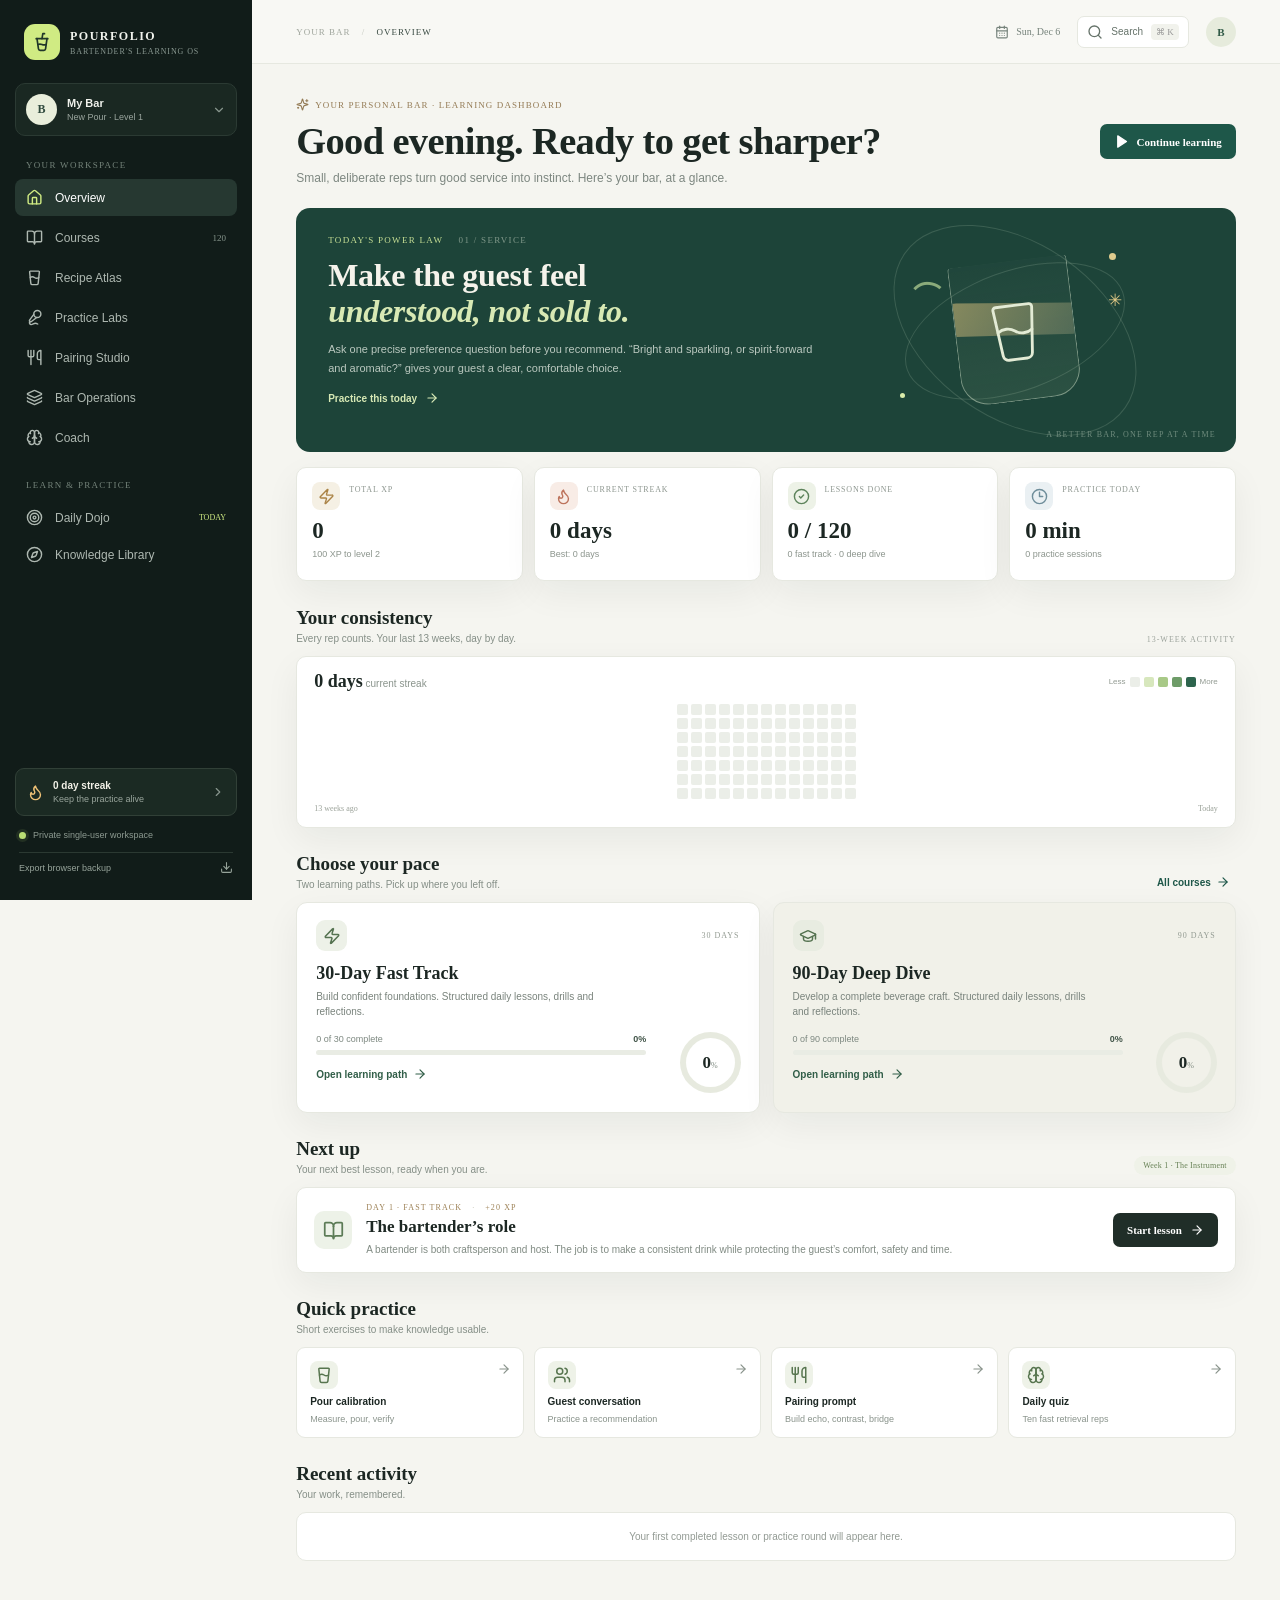
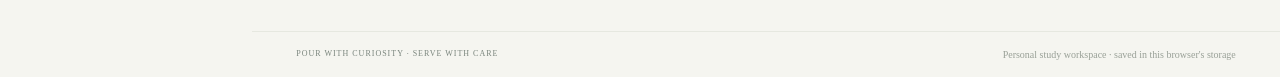
==== index.html @ 5faaae9a "Add files via upload bar" ====
<!doctype html><html lang="en"><head><meta charset="UTF-8"/><meta name="viewport" content="width=device-width,initial-scale=1.0"/><meta name="theme-color" content="#111c19"/><title>Pourfolio — Bartender's Learning OS</title>  <script type="module" crossorigin src="./assets/index-DzvZcLm-.js"></script>
  <link rel="stylesheet" crossorigin href="./assets/index-DXhxKDYu.css">
</head><body><div id="root"></div></body></html>
---- assets/index-DXhxKDYu.css ----
:root{--ink:#1c2723;--muted:#7c8780;--paper:#f5f5f0;--white:#fff;--line:#e6e8e0;--green:#1e5749;--green2:#2d715e;--deep:#111c19;--lime:#d0eb83;--amber:#bd9658;--coral:#c9775c;--blue:#7799aa;--shadow:0 12px 35px rgba(23,41,32,.06)}*{box-sizing:border-box}body{margin:0;background:var(--paper);color:var(--ink);font:14px DM Sans,sans-serif}button,input,textarea,select{font:inherit}button{cursor:pointer}.shell{min-height:100vh}.sidebar{position:fixed;z-index:20;inset:0 auto 0 0;width:252px;background:var(--deep);color:#f0f2ec;padding:22px 15px 18px;display:flex;flex-direction:column}.brand{display:flex;gap:10px;align-items:center;padding:2px 9px 23px}.brand-icon{height:36px;width:36px;border-radius:11px;background:var(--lime);color:#20362a;display:grid;place-items:center}.brand b{display:block;font:700 12px DM Sans;letter-spacing:1.5px}.brand small{display:block;font:8px DM Mono;letter-spacing:.9px;color:#899891;margin-top:3px}.mobile-close{display:none;margin-left:auto;background:none;color:#aaa;border:0}.profile-mini{display:flex;align-items:center;gap:10px;border:1px solid #2b3a33;background:#1a2822;border-radius:10px;padding:10px;margin-bottom:24px}.profile-avatar{width:31px;height:31px;border-radius:50%;display:grid;place-items:center;background:#e9eedb;color:#304a3e;font:600 12px DM Mono}.profile-mini>div:nth-child(2){flex:1}.profile-mini b,.profile-mini small{display:block}.profile-mini b{font-size:11px}.profile-mini small{color:#9aa59e;font-size:9px;margin-top:3px}.profile-mini>svg{color:#88968e}.nav-label{font:9px DM Mono;letter-spacing:1.3px;color:#74837a;padding:0 11px 9px}.nav-label-gap{margin-top:24px}.sidebar nav{display:grid;gap:3px}.nav-item{width:100%;display:flex;align-items:center;gap:12px;padding:10px 11px;border:0;border-radius:8px;background:transparent;color:#aeb8b1;text-align:left;font-size:12px}.nav-item:hover,.nav-item.active{background:#263831;color:#fff}.nav-item.active>svg{color:var(--lime)}.nav-item span:nth-child(2){flex:1}.nav-count,.nav-new{font:9px DM Mono;color:#87968d}.nav-new{color:var(--lime);font-size:8px}.sidebar-bottom{margin-top:auto}.streak-small{display:flex;align-items:center;gap:9px;padding:11px;background:#1b2a23;border:1px solid #314037;border-radius:9px;color:#f0c276}.streak-small span{flex:1}.streak-small b,.streak-small small{display:block}.streak-small b{font-size:10px;color:#f3f2e8}.streak-small small{font-size:9px;color:#9aa69d;margin-top:3px}.streak-small>svg:last-child{color:#87958d}.offline-note{font-size:9px;color:#8d9a91;display:flex;align-items:center;gap:7px;padding:14px 4px 0}.backup-link{display:flex;align-items:center;justify-content:space-between;text-decoration:none;color:#96a39a;font-size:9px;margin:12px 4px 0;padding:8px 0;border:0;border-top:1px solid #2b3932;background:none;width:calc(100% - 8px);text-align:left}.backup-link:hover{color:#d0eb83}.green-dot{width:7px;height:7px;border-radius:50%;background:#b9dd74;box-shadow:0 0 0 3px #b9dd741a}.main{margin-left:252px;min-height:100vh;display:flex;flex-direction:column}.topbar{height:64px;padding:0 4.3%;border-bottom:1px solid var(--line);display:flex;align-items:center;justify-content:space-between;background:#f8f8f4;position:sticky;top:0;z-index:8}.breadcrumbs{font:9px DM Mono;letter-spacing:1px;color:#a0a69d}.breadcrumbs span{padding:0 8px;color:#c2c6bc}.breadcrumbs b{color:#384941;font-weight:500}.topbar-right{display:flex;align-items:center;gap:17px}.today-label{font:10px DM Mono;color:#77847c;display:flex;gap:7px;align-items:center}.search-trigger{display:flex;gap:8px;align-items:center;background:#fff;border:1px solid var(--line);border-radius:7px;padding:7px 9px;color:#66736a;font-size:10px}.search-trigger kbd{background:#f1f2ec;border-radius:4px;padding:3px 5px;color:#999;font:9px DM Mono}.avatar-small{width:30px;height:30px;border-radius:50%;border:0;background:#e6ebdc;color:#315a47;font:600 11px DM Mono}.menu-toggle{display:none;background:none;border:0;color:#526159}.content{max-width:1450px;width:100%;margin:0 auto;padding:34px 4.3% 70px;flex:1}.footer{border-top:1px solid var(--line);padding:17px 4.3%;font:8px DM Mono;letter-spacing:1px;color:#79847c;display:flex;justify-content:space-between}.footer span:last-child{font:10px DM Sans;letter-spacing:0;color:#99a097}.api-warning{margin:16px auto 0;max-width:1400px;width:91%;padding:10px 13px;background:#fff4e8;border:1px solid #ead5b1;color:#795b33;border-radius:8px;display:flex;align-items:center;gap:8px;font-size:11px}.api-warning span{flex:1}.api-warning button{border:0;background:none;color:#76562c;text-decoration:underline}.loading-state{min-height:70vh;display:flex;align-items:center;justify-content:center;gap:12px;color:#78837b}.loader{width:20px;height:20px;border:2px solid #dce2d5;border-top-color:var(--green);border-radius:50%;animation:spin .8s linear infinite}@keyframes spin{to{transform:rotate(360deg)}}.welcome-row{display:flex;justify-content:space-between;align-items:center;margin-bottom:23px;gap:20px}.eyebrow{font:9px DM Mono;letter-spacing:1.1px;color:#9c8055;display:flex;align-items:center;gap:6px}.welcome-row .eyebrow{color:#947b55}.welcome-row h1,.page-intro h1{font:600 clamp(28px,3vw,39px)/1.13 "Playfair Display";letter-spacing:-.6px;margin:9px 0 8px}.welcome-row p,.page-intro p{color:#7d8780;font-size:12px;margin:0}.btn{display:inline-flex;align-items:center;justify-content:center;gap:8px;border:0;border-radius:7px;padding:10px 14px;font:600 11px DM Sans;transition:.16s}.btn:hover{transform:translateY(-1px);filter:brightness(1.03)}.btn.primary{background:var(--green);color:#fff}.btn.dark{background:#202e28;color:#fff}.btn.amber{background:#d1a761;color:#18251e}.btn.outline{background:#fff;border:1px solid var(--line);color:#42564a}.btn.complete{background:#eaf1df;color:#4b6946}.hero-panel{min-height:244px;border-radius:14px;background:#1d4439;color:#f5f3eb;display:flex;position:relative;overflow:hidden;padding:27px 32px;margin-bottom:15px}.hero-copy{position:relative;z-index:2;max-width:580px}.hero-label{font:9px DM Mono;letter-spacing:1.3px;color:#c7df95}.hero-label span{margin-left:12px;color:#80988a}.hero-copy h2{font:600 32px/1.12 Playfair Display;margin:13px 0 10px;letter-spacing:-.3px}.hero-copy h2 em{font-style:italic;color:#d8e9b4}.hero-copy p{max-width:505px;color:#bac8bf;font-size:11px;line-height:1.7;margin:0}.hero-link{margin-top:14px;border:0;background:transparent;color:#d7e9b5;padding:0;display:flex;align-items:center;gap:8px;font-size:10px;font-weight:600}.hero-art{position:absolute;right:7%;top:0;width:310px;height:245px;display:grid;place-items:center}.hero-glass{position:absolute;z-index:2;width:120px;height:140px;border:1px solid #c3d3bd8a;border-top:0;border-radius:4px 4px 28px 28px;display:grid;place-items:center;color:#d6e2c6;background:linear-gradient(180deg,#ffffff04,#d5e9b415);transform:rotate(-7deg)}.hero-glass:before{content:"";position:absolute;top:35px;left:0;right:0;height:45px;background:linear-gradient(130deg,#d1b97791,#e8d6a838);clip-path:polygon(0 0,100% 30%,100% 100%,0 75%)}.hero-glass svg{position:relative;z-index:2;color:#e3ebd5}.orbit{position:absolute;border:1px solid #aec4ad35;border-radius:50%;transform:rotate(-20deg)}.orbit1{width:230px;height:120px}.orbit2{width:270px;height:175px;transform:rotate(35deg)}.orb{position:absolute;border-radius:50%;background:#dfcc8e;filter:blur(.3px)}.orb1{width:7px;height:7px;top:45px;right:54px}.orb2{width:5px;height:5px;bottom:55px;left:40px;background:#d9ebaa}.art-spark{position:absolute;right:48px;top:82px;color:#e0c885;font-size:17px}.art-leaf{position:absolute;left:54px;top:54px;color:#8bab7b;font-size:52px;transform:rotate(43deg)}.hero-index{position:absolute;bottom:13px;right:20px;font:8px DM Mono;letter-spacing:1.2px;color:#6f8b7d}.stat-row{display:grid;grid-template-columns:repeat(4,1fr);gap:11px;margin-bottom:26px}.stat-card{background:#fff;border:1px solid var(--line);border-radius:10px;padding:14px 15px;position:relative;min-height:114px;box-shadow:var(--shadow)}.stat-icon{height:28px;width:28px;border-radius:8px;display:grid;place-items:center;margin-bottom:8px}.stat-icon.amber{background:#f5f0e4;color:#aa8346}.stat-icon.coral{background:#f8ece6;color:#bd735c}.stat-icon.green{background:#edf2e7;color:#5d835b}.stat-icon.blue{background:#eaf0f3;color:#6e8d9a}.stat-label{position:absolute;top:17px;left:52px;font:8px DM Mono;letter-spacing:.8px;color:#8d968f}.stat-card strong{display:block;font:600 23px Playfair Display;margin-top:1px}.stat-card small{display:block;font-size:9px;color:#8c958d;margin-top:5px}.section-heading{display:flex;align-items:end;justify-content:space-between;margin:25px 0 12px;gap:10px}.section-heading h2{font:600 19px Playfair Display;margin:0 0 4px}.section-heading p{font-size:10px;color:#858f87;margin:0}.subtle-label{font:8px DM Mono;letter-spacing:1px;color:#9ca39c}.text-action{display:inline-flex;align-items:center;gap:5px;background:none;border:0;color:var(--green);font-size:10px;font-weight:600}.heat-card{border:1px solid var(--line);background:#fff;border-radius:10px;padding:14px 17px;box-shadow:var(--shadow)}.heat-top{display:flex;justify-content:space-between;align-items:center}.heat-top>div:first-child strong{font:600 18px Playfair Display}.heat-top>div:first-child span{font-size:10px;color:#8a948c}.heat-legend{display:flex;gap:4px;align-items:center;color:#929a92;font-size:8px}.heat-cell{width:10px;height:10px;display:block;border-radius:2px;background:#ebeee8}.heat-1{background:#d7e7bd}.heat-2{background:#a8c987}.heat-3{background:#6e9c68}.heat-4{background:#2d644d}.heat-grid{margin:12px auto 5px;display:grid;grid-template-columns:repeat(13,1fr);grid-template-rows:repeat(7,11px);grid-auto-flow:column;gap:3px;width:max-content;max-width:100%}.heat-grid .heat-cell{width:11px;height:11px}.heat-months{display:flex;justify-content:space-between;font:8px DM Mono;color:#99a097}.track-grid{display:grid;grid-template-columns:1fr 1fr;gap:13px}.track-card{position:relative;min-height:211px;overflow:hidden;background:#fff;border:1px solid var(--line);border-radius:11px;padding:17px 19px;box-shadow:var(--shadow)}.track-card.deep{background:#f1f1e9}.track-top{display:flex;justify-content:space-between;align-items:center}.track-icon{width:31px;height:31px;display:grid;place-items:center;border-radius:9px;background:#edf1e8;color:#557351}.deep .track-icon{background:#e8ece1}.track-duration{font:8px DM Mono;letter-spacing:1px;color:#929a91}.track-card h3{font:600 18px Playfair Display;margin:12px 0 5px}.track-card p{font-size:10px;color:#79837c;margin:0;max-width:295px;line-height:1.5}.track-progress{margin-top:15px;max-width:78%}.track-progress-head{display:flex;justify-content:space-between;font-size:9px;color:#7d8880;margin-bottom:6px}.track-progress-head b{color:#425549}.progress-bar{height:5px;background:#e9ece4;border-radius:5px;overflow:hidden}.progress-bar i{height:100%;display:block;background:#668a60;border-radius:5px}.track-action{display:flex;gap:6px;align-items:center;margin-top:12px;background:none;border:0;padding:0;color:#315e48;font-size:10px;font-weight:600}.ring{position:absolute;right:18px;bottom:19px;height:61px;width:61px;border-radius:50%;background:conic-gradient(#648763 var(--pct),#e7eadf 0);display:grid;place-items:center}.ring:after{content:"";position:absolute;top:6px;right:6px;bottom:6px;left:6px;background:#fff;border-radius:50%}.deep .ring:after{background:#f1f1e9}.ring span{position:relative;z-index:1;font:600 17px Playfair Display}.ring small{font:8px DM Sans;color:#7d887e}.tag-soft{display:inline-block;border-radius:30px;background:#eff2e8;color:#668054;padding:5px 9px;font:8px DM Mono;letter-spacing:.2px}.next-card{display:flex;align-items:center;gap:14px;border:1px solid var(--line);background:#fff;border-radius:10px;padding:15px 17px;box-shadow:var(--shadow)}.next-icon{height:38px;width:38px;border-radius:10px;background:#edf2e8;color:#5c7b56;display:grid;place-items:center}.next-main{flex:1}.next-main .eyebrow{font-size:8px}.sep{padding:0 4px;color:#c5c5b8}.next-main h3{font:600 17px Playfair Display;margin:5px 0}.next-main p{font-size:10px;color:#808b83;margin:0;max-width:620px;line-height:1.5}.quick-grid{display:grid;grid-template-columns:repeat(4,1fr);gap:10px}.quick-card{position:relative;text-align:left;border:1px solid var(--line);background:#fff;border-radius:9px;padding:13px;display:flex;flex-direction:column;gap:7px;color:var(--ink)}.quick-card:hover{border-color:#b9c8b2;transform:translateY(-1px)}.quick-card>span{width:28px;height:28px;border-radius:8px;background:#eef2e8;color:#57754f;display:grid;place-items:center}.quick-card b{font-size:10px}.quick-card small{font-size:9px;color:#89938b}.quick-arrow{position:absolute;right:12px;top:14px;color:#89938b}.activity-list{border:1px solid var(--line);background:#fff;border-radius:10px;padding:2px 15px}.activity-item{display:flex;align-items:center;gap:10px;border-bottom:1px solid #f0f1ec;padding:11px 0}.activity-item:last-child{border-bottom:0}.activity-icon{height:26px;width:26px;border-radius:8px;background:#edf3e9;color:#5d835b;display:grid;place-items:center}.activity-icon.practice{background:#f7f1e6;color:#ae8a50}.activity-item div{flex:1}.activity-item b,.activity-item small{display:block}.activity-item b{font-size:10px}.activity-item small{font-size:9px;color:#8c958d;margin-top:3px}.activity-item>strong{font:10px DM Mono;color:#5a7e58}.empty-row{padding:16px;text-align:center;color:#929a93;font-size:10px}.page-intro{margin:5px 0 22px}.page-intro h1{margin:8px 0}.page-intro p{max-width:760px;line-height:1.6}.course-toggle{display:flex;gap:8px;margin-bottom:15px}.course-toggle button{display:flex;align-items:center;gap:7px;padding:10px 13px;border:1px solid var(--line);background:#fff;border-radius:8px;color:#536259;font-size:10px}.course-toggle button.selected{background:#1e5749;color:#fff;border-color:#1e5749}.course-toggle small{font:8px DM Mono;opacity:.7;margin-left:4px}.course-banner{border-radius:12px;padding:22px 26px;display:flex;align-items:center;justify-content:space-between;position:relative;overflow:hidden;background:#1d4439;color:#f7f5ed}.course-banner.deep{background:#262f2a}.course-banner .eyebrow{color:#d2e2b3}.course-banner h2{font:600 27px Playfair Display;margin:8px 0}.course-banner p{font-size:11px;color:#c3d0c6;max-width:600px;line-height:1.6}.course-meta{display:flex;gap:17px;flex-wrap:wrap;margin-top:14px;color:#d4dfd4;font-size:9px}.course-meta span{display:flex;align-items:center;gap:5px}.course-ring{height:88px;width:88px;border-radius:50%;background:conic-gradient(#d3e89c var(--percent),#ffffff29 0);display:grid;place-items:center;flex:none;margin-left:20px;position:relative}.course-ring:after{content:"";position:absolute;top:7px;right:7px;bottom:7px;left:7px;background:#1d4439;border-radius:50%}.deep .course-ring:after{background:#262f2a}.course-ring span{z-index:1;text-align:center;font:600 20px Playfair Display}.course-ring small{display:block;font:8px DM Sans;color:#bfcdc4}.unit-list{display:grid;gap:10px}.unit-card{background:#fff;border:1px solid var(--line);border-radius:10px;overflow:hidden}.unit-heading{display:flex;align-items:center;gap:11px;padding:13px 15px;background:#fafaf7;border-bottom:1px solid #eff0eb}.unit-number{width:29px;height:29px;background:#edf1e7;border-radius:8px;display:grid;place-items:center;color:#597552;font:10px DM Mono}.unit-heading div:nth-child(2){flex:1}.unit-heading h3{font:600 15px Playfair Display;margin:0 0 3px}.unit-heading small{font-size:9px;color:#89938b}.unit-heading>svg{color:#98a098}.lesson-list{padding:3px 12px}.lesson-row{width:100%;display:flex;align-items:center;gap:10px;padding:10px 5px;border:0;border-bottom:1px solid #f1f2ed;background:#fff;text-align:left;color:#45534b}.lesson-row:last-child{border-bottom:0}.lesson-row:hover{background:#fafbf7}.lesson-row.done b{color:#7c8a7c}.lesson-check{height:17px;width:17px;border:1px solid #cfd5ca;border-radius:50%;display:grid;place-items:center;color:#5c8156}.done .lesson-check{background:#e9f1e1;border-color:#c9dac0}.lesson-check span{width:5px;height:5px;border-radius:50%;background:#d3d8ce}.lesson-day{font:8px DM Mono;color:#9ba39b;width:40px}.lesson-row b{font-size:10px;font-weight:600;flex:1}.checkpoint-tag{font:7px DM Mono;letter-spacing:.4px;padding:4px 5px;background:#f7f0e3;color:#a07c43;border-radius:4px}.lesson-xp{font:8px DM Mono;color:#738b66}.lesson-row>svg{color:#a1aaa1}.back-link{border:0;background:none;color:#5d6e62;display:flex;align-items:center;gap:7px;font-size:10px;margin-bottom:16px;padding:0}.lesson-hero{display:flex;justify-content:space-between;align-items:center;background:#1d4439;color:#fff;border-radius:12px;padding:22px 24px;margin-bottom:15px}.lesson-hero .eyebrow{color:#cfdfad}.lesson-hero h1{font:600 28px Playfair Display;margin:8px 0}.lesson-hero p{font-size:10px;color:#bfcdc4;margin:0}.lesson-xp-badge{display:flex;align-items:center;gap:6px;padding:7px 10px;border-radius:20px;background:#ffffff16;color:#e0edbd;font:10px DM Mono}.lesson-columns{display:grid;grid-template-columns:minmax(0,1fr) 230px;gap:14px;align-items:start}.lesson-content{background:#fff;border:1px solid var(--line);border-radius:11px;padding:22px}.lesson-section{margin:0 0 21px}.section-kicker{font:8px DM Mono;letter-spacing:1px;color:#9a8056;display:flex;align-items:center;gap:6px;margin-bottom:10px}.lesson-section p{font-size:12px;line-height:1.8;color:#66736b;margin:8px 0}.lesson-lead{font:500 17px/1.55 Playfair Display!important;color:#32433a!important}.example-box,.drill-box{padding:14px 15px;border-radius:9px;background:#f5f5ee;margin-bottom:17px}.example-box p,.drill-box p{font-size:11px;color:#647269;line-height:1.7;margin:6px 0}.drill-box{background:#eff3e8;border:1px solid #e0e8d6}.drill-head{display:flex;justify-content:space-between;align-items:center}.drill-head span{display:flex;align-items:center;gap:6px;font:8px DM Mono;letter-spacing:.7px;color:#517147}.drill-head small{font:7px DM Mono;color:#929c8d}.drill-box .btn{margin-top:5px}.key-points{list-style:none;padding:0;margin:10px 0;display:grid;gap:8px}.key-points li{display:flex;align-items:center;gap:8px;font-size:11px;color:#536259}.key-points svg{color:#67885c}.reflection-box{border-top:1px solid var(--line);padding-top:16px}.reflection-box textarea,.coach-textarea{width:100%;border:1px solid var(--line);border-radius:8px;padding:11px;resize:vertical;font-size:11px;outline:0;min-height:86px}.reflection-box textarea:focus,.coach-textarea:focus{border-color:#8da982}.reflection-box .btn{margin-top:8px}.lesson-footer{border-top:1px solid var(--line);margin-top:18px;padding-top:15px;display:flex;align-items:center;justify-content:space-between}.lesson-aside{display:grid;gap:10px}.aside-card{background:#fff;border:1px solid var(--line);border-radius:9px;padding:14px}.aside-card h3{font:600 15px Playfair Display;margin:9px 0 8px}.aside-card small{font-size:9px;color:#8a948c}.mini-progress{height:5px;border-radius:5px;background:#edf0e9;margin:11px 0 6px}.mini-progress i{height:100%;display:block;background:#68875d;border-radius:4px}.mentor-card .mentor-avatar{display:grid;place-items:center;height:32px;width:32px;border-radius:10px;background:#1e5749;color:#fff;font:600 14px Playfair Display;margin-bottom:10px}.mentor-card p{font:italic 13px/1.5 Playfair Display;color:#68766c}.atlas-shell{border:1px solid var(--line);background:#fff;border-radius:11px;overflow:hidden;box-shadow:var(--shadow)}.atlas-toolbar{height:53px;display:flex;align-items:center;justify-content:space-between;padding:0 14px;background:#fff;border-bottom:1px solid var(--line)}.atlas-toolbar>div{display:flex;align-items:center;gap:8px}.atlas-toolbar b{font-size:10px}.atlas-toolbar small{font:8px DM Mono;color:#929b93;margin-left:5px}.atlas-dot{width:8px;height:8px;border-radius:50%;background:#7f9c69}.atlas-frame{width:100%;height:calc(100vh - 245px);min-height:650px;border:0;background:#f6f6f1}.atlas-frame.tall{height:78vh;min-height:760px}.knowledge-highlights{display:grid;grid-template-columns:repeat(4,1fr);gap:10px;margin:15px 0}.knowledge-highlights article{border:1px solid var(--line);background:#fff;border-radius:9px;padding:14px;display:grid;gap:7px;color:#59775a}.knowledge-highlights b{font-size:10px;color:#314139}.knowledge-highlights span{font-size:9px;line-height:1.5;color:#7e8981}.lab-tabs{display:flex;gap:5px;border-bottom:1px solid var(--line);margin-bottom:15px;overflow:auto}.lab-tabs button{white-space:nowrap;border:0;border-bottom:2px solid transparent;padding:10px 13px;background:none;color:#87928a;font-size:10px}.lab-tabs button.active{border-color:#2d6853;color:#315d48;font-weight:600}.lab-grid{display:grid;grid-template-columns:minmax(0,1fr) 255px;gap:13px;align-items:start}.lab-main{background:#fff;border:1px solid var(--line);border-radius:11px;padding:21px}.lab-main h2{font:600 23px Playfair Display;margin:7px 0}.lab-main>p{font-size:11px;color:#7a857d;line-height:1.6;max-width:650px}.pour-console{display:grid;grid-template-columns:1fr 1fr auto;align-items:end;gap:10px;margin:19px 0}.pour-console label,.pair-select label{font-size:9px;color:#77847a;display:grid;gap:6px}.pour-console input,.pour-console select,.pair-select select,.field input{border:1px solid var(--line);border-radius:7px;background:#fff;padding:10px;color:#324239;font-size:11px;outline:0}.feedback-card{padding:12px;border-radius:8px;margin:12px 0}.feedback-card.good{background:#edf5e8;border:1px solid #d4e5c9;color:#426a45}.feedback-card.needs-work{background:#f8f2e9;border:1px solid #eadcc1;color:#826435}.feedback-card p{font-size:10px;line-height:1.55}.feedback-card small{font-size:8px}.lab-aside{display:grid;gap:10px}.simple-list{padding-left:17px;color:#67746a;font-size:10px;line-height:1.9}.simple-list li{padding-left:3px}.numbered{counter-reset:item;list-style:none;padding-left:0}.numbered li{counter-increment:item;display:flex;gap:8px}.numbered li:before{content:counter(item);width:16px;height:16px;background:#eef2e8;border-radius:50%;text-align:center;color:#56714f;font:9px DM Mono}.form-grid{display:grid;grid-template-columns:repeat(2,1fr);gap:9px;margin:18px 0}.field{display:grid;gap:6px;font-size:9px;color:#76827a}.field input{width:100%}.cost-results{display:grid;grid-template-columns:repeat(3,1fr);gap:8px;margin:15px 0}.cost-results>div{padding:12px;border-radius:8px;background:#f3f4ee}.cost-results small,.cost-results b{display:block}.cost-results small{font:7px DM Mono;letter-spacing:.4px;color:#89938a}.cost-results b{font:600 20px Playfair Display;margin-top:6px}.helper-note{font-size:9px!important;color:#969f97!important;line-height:1.55!important}.range-line{margin:17px 0}.range-line label{display:flex;justify-content:space-between;font-size:10px;color:#66746b}.range-line b{color:#365944}.range-line input{width:100%;accent-color:#5b8659}.spec-preview{display:flex;gap:6px;flex-wrap:wrap;margin:16px 0}.spec-preview span{padding:7px 9px;border-radius:20px;background:#eff2e9;color:#4e674d;font:9px DM Mono}.spec-preview small{flex-basis:100%;color:#8a948a;font-size:9px}.scenario-box{padding:13px;background:#f3f4ed;border-radius:9px;margin:15px 0}.scenario-box p{font:500 15px/1.5 Playfair Display;color:#394b40}.coach-textarea{margin:2px 0 9px}.action-row{display:flex;gap:8px;flex-wrap:wrap}.score-grid{display:grid;grid-template-columns:repeat(4,1fr);gap:8px;margin:16px 0}.score-card{background:#f4f5ef;border-radius:8px;padding:10px}.score-card b{font:600 21px Playfair Display;display:block}.score-card small{font:8px DM Mono;text-transform:uppercase;color:#89958c}.score-card i{display:block;margin-top:8px;height:4px;background:#e2e7dc;border-radius:5px}.score-card em{display:block;height:100%;background:#739261;border-radius:5px}.page-intro+.pair-builder{margin-top:17px}.pair-builder{background:#fff;border:1px solid var(--line);border-radius:11px;padding:21px;box-shadow:var(--shadow)}.pair-select{display:grid;grid-template-columns:1fr 30px 1fr;align-items:end;gap:14px;margin-bottom:17px}.pair-select select{width:100%;margin-top:3px}.pair-plus{text-align:center;color:#a2aaa2;font:20px Playfair Display}.pair-reveal{margin-top:17px;border-top:1px solid var(--line);padding-top:18px}.pair-reveal h2{font:600 23px Playfair Display;margin:8px 0}.pair-reveal p{font-size:11px;color:#6c7971;line-height:1.65}.pair-principles{display:grid;grid-template-columns:1fr 1fr;gap:10px;margin:14px 0}.pair-principles div{background:#f4f5ef;padding:12px;border-radius:8px}.pair-principles b,.pair-principles span{display:block}.pair-principles b{font:8px DM Mono;color:#738456;margin-bottom:5px}.pair-principles span{font-size:10px;color:#69766e;line-height:1.5}.pairing-principles{display:grid;grid-template-columns:repeat(3,1fr);gap:10px;margin-top:13px}.pairing-principles article,.region-grid article{background:#fff;border:1px solid var(--line);border-radius:9px;padding:14px}.pairing-principles h3{font:500 14px Playfair Display;margin:8px 0}.pairing-principles small{font-size:9px;color:#8a948d}.regional-pairings h2{font:600 19px Playfair Display;margin:22px 0 11px}.region-grid{display:grid;grid-template-columns:repeat(3,1fr);gap:9px}.region-grid article{display:grid;gap:6px}.region-grid article span{font:8px DM Mono;letter-spacing:.7px;color:#977a4c}.region-grid article b{font:500 12px Playfair Display}.region-grid article small{font-size:9px;line-height:1.5;color:#828d84}.ops-grid{display:grid;grid-template-columns:1fr 1fr;gap:12px}.ops-card{background:#fff;border:1px solid var(--line);border-radius:10px;padding:17px}.ops-card-head{display:flex;align-items:center;gap:10px;margin-bottom:16px}.ops-icon{width:32px;height:32px;border-radius:9px;background:#eef2e8;color:#5e7d57;display:grid;place-items:center}.ops-card-head h3{font:600 15px Playfair Display;margin:0 0 4px}.ops-card-head small{font-size:9px;color:#929b93}.field-pair{display:grid;grid-template-columns:1fr 1fr;gap:8px}.ops-result{margin-top:13px;background:#f2f4ec;border-radius:8px;padding:12px}.ops-result small,.ops-result b{display:block}.ops-result small{font:8px DM Mono;color:#879185}.ops-result b{font:600 22px Playfair Display;margin-top:4px}.ops-checklist{list-style:none;padding:0;margin:0 0 13px;display:grid;gap:9px}.ops-checklist li{display:flex;align-items:center;gap:8px;color:#68766c;font-size:10px}.ops-checklist svg{color:#66845e}.term-grid{display:grid;grid-template-columns:repeat(4,1fr);gap:8px}.term-grid article{background:#fff;border:1px solid var(--line);border-radius:8px;padding:11px}.term-grid b,.term-grid span{display:block}.term-grid b{font:600 12px Playfair Display;margin-bottom:5px}.term-grid span{font-size:9px;line-height:1.5;color:#7f8981}.coach-layout{display:grid;grid-template-columns:minmax(0,1fr) 250px;gap:12px;align-items:start}.coach-card{background:#fff;border:1px solid var(--line);border-radius:10px;overflow:hidden}.coach-top{display:flex;align-items:center;gap:9px;padding:12px 15px;border-bottom:1px solid var(--line)}.coach-avatar{height:32px;width:32px;border-radius:10px;display:grid;place-items:center;background:#1e5749;color:#d5e8b0}.coach-top>div{flex:1}.coach-top b,.coach-top small{display:block}.coach-top b{font-size:10px}.coach-top small{font-size:8px;color:#8b958d;margin-top:3px}.coach-top small i{display:inline-block;width:6px;height:6px;border-radius:50%;background:#77a66b;margin-right:4px}.icon-button{border:0;background:none;color:#8d978f}.chat-messages{height:390px;overflow:auto;padding:17px;display:flex;flex-direction:column;gap:12px}.chat-message{max-width:82%;padding:11px 12px;border-radius:9px;background:#f0f2eb}.chat-message.you{align-self:flex-end;background:#1e5749;color:#fff}.chat-message>span{font:7px DM Mono;letter-spacing:1px;opacity:.7}.chat-message p{font-size:10px;line-height:1.65;margin:5px 0 0}.coach-form{display:flex;gap:7px;padding:10px;border-top:1px solid var(--line)}.coach-form input{flex:1;border:1px solid var(--line);border-radius:7px;padding:10px;font-size:10px;outline:0}.coach-form button{width:38px;padding:0}.coach-prompts{background:#fff;border:1px solid var(--line);border-radius:10px;padding:14px}.coach-prompts>button{display:flex;align-items:center;justify-content:space-between;gap:10px;width:100%;text-align:left;border:0;border-bottom:1px solid #eff0eb;background:#fff;padding:11px 0;color:#627168;font-size:9px;line-height:1.5}.coach-prompts>button svg{flex:none;color:#879489}.ethical-note{display:flex;gap:8px;background:#f6f3e9;color:#84704b;padding:10px;border-radius:7px;font-size:8px;line-height:1.5;margin-top:13px}.dojo-card{max-width:720px;margin:0 auto;background:#fff;border:1px solid var(--line);border-radius:12px;padding:24px;box-shadow:var(--shadow)}.dojo-mark{height:48px;width:48px;border-radius:13px;background:#eff2e7;color:#64815b;display:grid;place-items:center;margin-bottom:16px}.dojo-mark.done{background:#f4efdf;color:#b08b4f}.dojo-card h2{font:600 24px Playfair Display;margin:10px 0}.dojo-card>p{font-size:11px;color:#7b867e}.dojo-card>.btn{margin:8px 7px 0 0}.dojo-progress{display:flex;align-items:center;gap:10px;margin-bottom:23px;font:8px DM Mono;color:#8a958c}.dojo-progress>div{flex:1;background:#edf0e8;height:5px;border-radius:5px}.dojo-progress i{display:block;height:100%;background:#668963;border-radius:5px}.dojo-progress b{font-weight:400}.answer-list{display:grid;gap:8px;margin:18px 0}.answer-option{display:flex;justify-content:space-between;align-items:center;text-align:left;width:100%;padding:12px;border:1px solid var(--line);background:#fff;border-radius:8px;font-size:10px;color:#526159}.answer-option:hover{border-color:#adc1a3}.answer-option.correct{background:#eef5e9;border-color:#bdd4b1;color:#4a744a}.answer-option.incorrect{background:#fbefeb;border-color:#e4c7bc;color:#9b5c49}.answer-explanation{background:#f2f4ec;border-radius:8px;padding:12px}.answer-explanation b{font-size:10px}.answer-explanation p{font-size:10px;color:#718077;line-height:1.6}.knowledge-highlights{margin-top:5px}.knowledge-atlas{margin-top:14px}.toast{position:fixed;z-index:40;bottom:22px;right:22px;background:#17251f;color:#fff;border-radius:8px;padding:11px 14px;display:flex;align-items:center;gap:8px;font-size:10px;box-shadow:0 8px 25px #0002;animation:toastin .2s ease-out}.toast svg{color:#cde795}@keyframes toastin{0%{transform:translateY(8px);opacity:0}to{transform:translateY(0);opacity:1}}@media(max-width:1100px){.stat-row,.quick-grid,.knowledge-highlights{grid-template-columns:repeat(2,1fr)}.term-grid{grid-template-columns:repeat(3,1fr)}.hero-art{right:0;opacity:.7}}@media(max-width:760px){.sidebar{transform:translate(-103%);transition:.22s;box-shadow:8px 0 30px #0002}.sidebar.open{transform:none}.mobile-close{display:block}.main{margin-left:0}.menu-toggle{display:block}.topbar{height:57px;padding:0 15px}.topbar-right{gap:9px}.today-label,.search-trigger span,.search-trigger kbd{display:none}.search-trigger{padding:8px}.content{padding:22px 15px 48px}.footer{padding:14px 15px;display:grid;gap:6px}.welcome-row{align-items:flex-start;flex-direction:column}.welcome-row h1{font-size:30px}.hero-panel{padding:23px 20px;min-height:250px}.hero-art{right:-60px;opacity:.3}.hero-copy h2{font-size:29px}.hero-copy{max-width:100%}.stat-row{gap:8px}.stat-card{padding:11px;min-height:106px}.stat-card strong{font-size:20px}.stat-label{font-size:7px;left:46px}.track-grid{grid-template-columns:1fr}.track-card{min-height:200px}.next-card{align-items:flex-start;flex-wrap:wrap}.next-main{min-width:calc(100% - 55px)}.next-card>.btn{margin-left:52px}.heat-grid{grid-template-columns:repeat(13,1fr);gap:2px}.heat-grid .heat-cell{height:9px;width:9px}.course-banner{padding:18px}.course-banner h2{font-size:23px}.course-ring{height:68px;width:68px}.course-meta{gap:9px}.course-toggle{overflow-x:auto}.course-toggle button{white-space:nowrap}.lesson-columns{grid-template-columns:1fr}.lesson-aside{grid-template-columns:repeat(2,1fr)}.lesson-content{padding:16px}.lesson-hero{padding:18px;align-items:flex-start}.lesson-hero h1{font-size:23px}.lesson-xp-badge{font-size:8px;padding:6px}.lab-grid,.ops-grid,.coach-layout{grid-template-columns:1fr}.lab-aside,.pour-console{grid-template-columns:1fr 1fr}.pour-console .btn{grid-column:1/-1}.term-grid{grid-template-columns:repeat(2,1fr)}.pair-select{grid-template-columns:1fr}.pair-plus{display:none}.pairing-principles,.region-grid{grid-template-columns:1fr 1fr}.pair-principles{grid-template-columns:1fr}.footer span:last-child{font-size:9px}.atlas-frame{min-height:650px}.atlas-frame.tall{height:75vh;min-height:600px}}@media(max-width:430px){.stat-row{grid-template-columns:1fr 1fr}.stat-card strong{font-size:18px}.stat-card small{font-size:8px}.stat-label{letter-spacing:.3px}.quick-grid,.knowledge-highlights{grid-template-columns:1fr 1fr}.lesson-aside,.lab-aside{grid-template-columns:1fr}.term-grid{grid-template-columns:1fr 1fr}.course-ring{height:56px;width:56px}.course-ring span{font-size:15px}.course-ring small{font-size:7px}.course-banner{align-items:flex-start}.ring{height:51px;width:51px}.ring span{font-size:15px}.track-progress{max-width:75%}.score-grid{grid-template-columns:repeat(2,1fr)}}.inventory-panel{background:#fff;border:1px solid var(--line);border-radius:10px;overflow:hidden;box-shadow:var(--shadow)}.inventory-form{display:grid;grid-template-columns:1.3fr .8fr repeat(5,.65fr) 1fr auto;gap:6px;padding:12px;border-bottom:1px solid var(--line);align-items:center}.inventory-form input,.inventory-form select{min-width:0;width:100%;border:1px solid var(--line);border-radius:6px;padding:9px 7px;font-size:9px;color:#59665e;outline:0}.inventory-form input:focus,.inventory-form select:focus{border-color:#a2b49a}.inventory-form .btn{white-space:nowrap;padding:9px}.table-scroll{overflow-x:auto}.inventory-table{width:100%;border-collapse:collapse;min-width:850px}.inventory-table th{font:7px DM Mono;letter-spacing:.6px;text-align:left;color:#879188;background:#f8f9f5;padding:10px 8px}.inventory-table td{border-top:1px solid #f0f1eb;padding:9px 8px;font-size:9px;color:#647168}.inventory-table td:first-child b,.inventory-table td:first-child small{display:block}.inventory-table td:first-child b{font-size:10px;color:#3c4d43}.inventory-table td:first-child small{font-size:8px;color:#969e96;margin-top:3px}.reorder-flag{background:#fbefe8;color:#a86349;border-radius:4px;padding:4px 5px;font:7px DM Mono}.delete-row{width:22px;height:22px;border:0;background:#f2f3ed;border-radius:5px;color:#8d968d}.inventory-empty{text-align:center!important;padding:23px!important;color:#929b93!important}.inventory-foot{padding:10px 12px;background:#fafbf7;color:#8b958c;font-size:8px}.inv-error{padding:8px 12px;color:#a65f4a;font-size:10px}@media(max-width:1000px){.inventory-form{grid-template-columns:repeat(4,1fr)}.inventory-form .btn{grid-column:auto}}@media(max-width:600px){.inventory-form{grid-template-columns:1fr 1fr}.inventory-form input:first-child,.inventory-form .btn{grid-column:1/-1}}
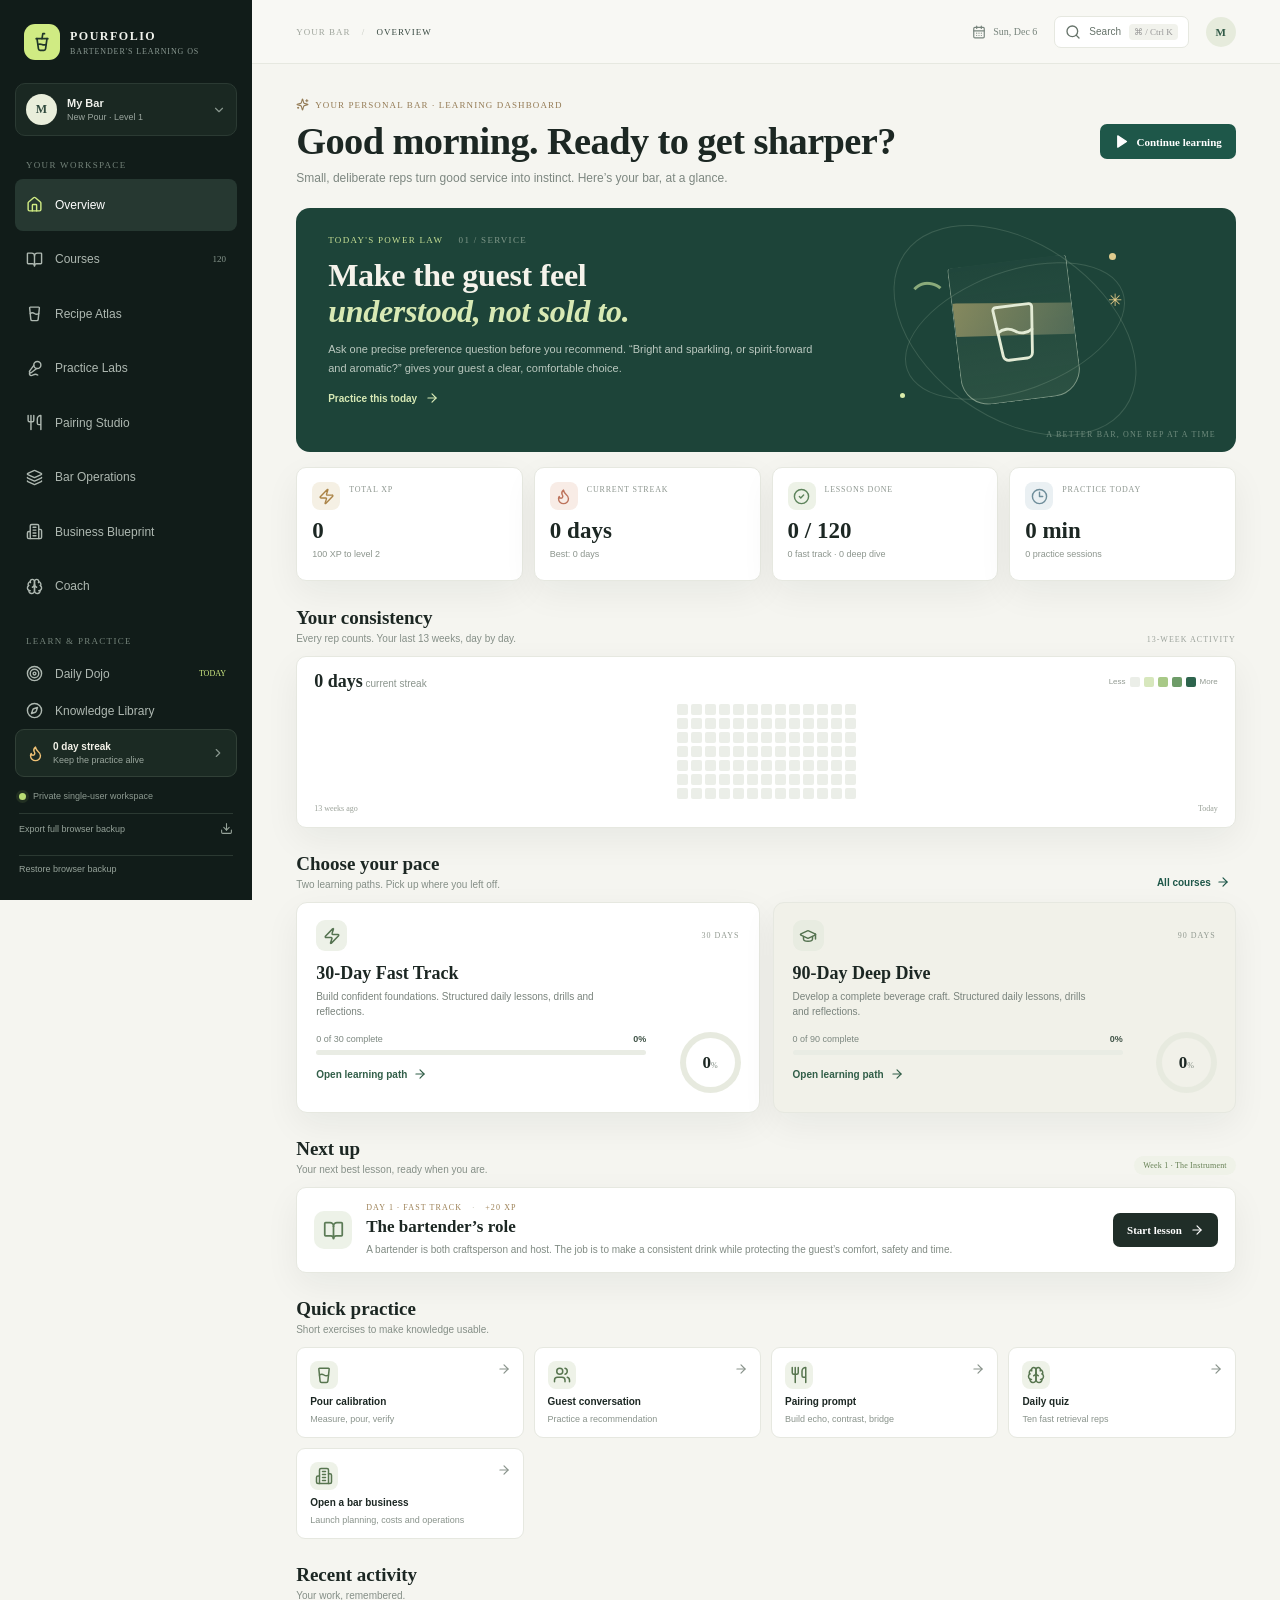
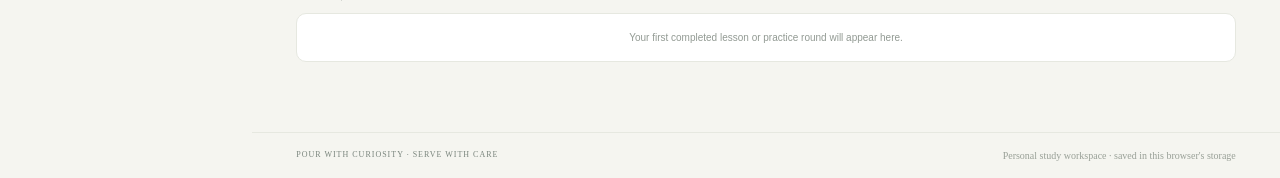
==== commit 03d590f4: "Add files via upload" ====
--- a/index.html
+++ b/index.html
@@ -1,3 +1,3 @@
-<!doctype html><html lang="en"><head><meta charset="UTF-8"/><meta name="viewport" content="width=device-width,initial-scale=1.0"/><meta name="theme-color" content="#111c19"/><title>Pourfolio — Bartender's Learning OS</title>  <script type="module" crossorigin src="./assets/index-DzvZcLm-.js"></script>
-  <link rel="stylesheet" crossorigin href="./assets/index-DXhxKDYu.css">
+<!doctype html><html lang="en"><head><meta charset="UTF-8"/><meta name="viewport" content="width=device-width,initial-scale=1.0"/><meta name="theme-color" content="#111c19"/><title>Pourfolio — Bartender's Learning OS</title>  <script type="module" crossorigin src="./assets/index-Dm3Gyimk.js"></script>
+  <link rel="stylesheet" crossorigin href="./assets/index-DdFFUmdV.css">
 </head><body><div id="root"></div></body></html>
--- a/assets/index-DdFFUmdV.css
+++ b/assets/index-DdFFUmdV.css
@@ -0,0 +1 @@
+:root{--ink:#1c2723;--muted:#7c8780;--paper:#f5f5f0;--white:#fff;--line:#e6e8e0;--green:#1e5749;--green2:#2d715e;--deep:#111c19;--lime:#d0eb83;--amber:#bd9658;--coral:#c9775c;--blue:#7799aa;--shadow:0 12px 35px rgba(23,41,32,.06)}*{box-sizing:border-box}body{margin:0;background:var(--paper);color:var(--ink);font:14px DM Sans,sans-serif}button,input,textarea,select{font:inherit}button{cursor:pointer}.shell{min-height:100vh}.sidebar{position:fixed;z-index:20;inset:0 auto 0 0;width:252px;background:var(--deep);color:#f0f2ec;padding:22px 15px 18px;display:flex;flex-direction:column}.brand{display:flex;gap:10px;align-items:center;padding:2px 9px 23px}.brand-icon{height:36px;width:36px;border-radius:11px;background:var(--lime);color:#20362a;display:grid;place-items:center}.brand b{display:block;font:700 12px DM Sans;letter-spacing:1.5px}.brand small{display:block;font:8px DM Mono;letter-spacing:.9px;color:#899891;margin-top:3px}.mobile-close{display:none;margin-left:auto;background:none;color:#aaa;border:0}.profile-mini{display:flex;align-items:center;gap:10px;border:1px solid #2b3a33;background:#1a2822;border-radius:10px;padding:10px;margin-bottom:24px}.profile-avatar{width:31px;height:31px;border-radius:50%;display:grid;place-items:center;background:#e9eedb;color:#304a3e;font:600 12px DM Mono}.profile-mini>div:nth-child(2){flex:1}.profile-mini b,.profile-mini small{display:block}.profile-mini b{font-size:11px}.profile-mini small{color:#9aa59e;font-size:9px;margin-top:3px}.profile-mini>svg{color:#88968e}.nav-label{font:9px DM Mono;letter-spacing:1.3px;color:#74837a;padding:0 11px 9px}.nav-label-gap{margin-top:24px}.sidebar nav{display:grid;gap:3px}.nav-item{width:100%;display:flex;align-items:center;gap:12px;padding:10px 11px;border:0;border-radius:8px;background:transparent;color:#aeb8b1;text-align:left;font-size:12px}.nav-item:hover,.nav-item.active{background:#263831;color:#fff}.nav-item.active>svg{color:var(--lime)}.nav-item span:nth-child(2){flex:1}.nav-count,.nav-new{font:9px DM Mono;color:#87968d}.nav-new{color:var(--lime);font-size:8px}.sidebar-bottom{margin-top:auto}.streak-small{display:flex;align-items:center;gap:9px;padding:11px;background:#1b2a23;border:1px solid #314037;border-radius:9px;color:#f0c276}.streak-small span{flex:1}.streak-small b,.streak-small small{display:block}.streak-small b{font-size:10px;color:#f3f2e8}.streak-small small{font-size:9px;color:#9aa69d;margin-top:3px}.streak-small>svg:last-child{color:#87958d}.offline-note{font-size:9px;color:#8d9a91;display:flex;align-items:center;gap:7px;padding:14px 4px 0}.backup-link{display:flex;align-items:center;justify-content:space-between;text-decoration:none;color:#96a39a;font-size:9px;margin:12px 4px 0;padding:8px 0;border:0;border-top:1px solid #2b3932;background:none;width:calc(100% - 8px);text-align:left}.backup-link:hover{color:#d0eb83}.green-dot{width:7px;height:7px;border-radius:50%;background:#b9dd74;box-shadow:0 0 0 3px #b9dd741a}.main{margin-left:252px;min-height:100vh;display:flex;flex-direction:column}.topbar{height:64px;padding:0 4.3%;border-bottom:1px solid var(--line);display:flex;align-items:center;justify-content:space-between;background:#f8f8f4;position:sticky;top:0;z-index:8}.breadcrumbs{font:9px DM Mono;letter-spacing:1px;color:#a0a69d}.breadcrumbs span{padding:0 8px;color:#c2c6bc}.breadcrumbs b{color:#384941;font-weight:500}.topbar-right{display:flex;align-items:center;gap:17px}.today-label{font:10px DM Mono;color:#77847c;display:flex;gap:7px;align-items:center}.search-trigger{display:flex;gap:8px;align-items:center;background:#fff;border:1px solid var(--line);border-radius:7px;padding:7px 9px;color:#66736a;font-size:10px}.search-trigger kbd{background:#f1f2ec;border-radius:4px;padding:3px 5px;color:#999;font:9px DM Mono}.avatar-small{width:30px;height:30px;border-radius:50%;border:0;background:#e6ebdc;color:#315a47;font:600 11px DM Mono}.menu-toggle{display:none;background:none;border:0;color:#526159}.content{max-width:1450px;width:100%;margin:0 auto;padding:34px 4.3% 70px;flex:1}.footer{border-top:1px solid var(--line);padding:17px 4.3%;font:8px DM Mono;letter-spacing:1px;color:#79847c;display:flex;justify-content:space-between}.footer span:last-child{font:10px DM Sans;letter-spacing:0;color:#99a097}.api-warning{margin:16px auto 0;max-width:1400px;width:91%;padding:10px 13px;background:#fff4e8;border:1px solid #ead5b1;color:#795b33;border-radius:8px;display:flex;align-items:center;gap:8px;font-size:11px}.api-warning span{flex:1}.api-warning button{border:0;background:none;color:#76562c;text-decoration:underline}.loading-state{min-height:70vh;display:flex;align-items:center;justify-content:center;gap:12px;color:#78837b}.loader{width:20px;height:20px;border:2px solid #dce2d5;border-top-color:var(--green);border-radius:50%;animation:spin .8s linear infinite}@keyframes spin{to{transform:rotate(360deg)}}.welcome-row{display:flex;justify-content:space-between;align-items:center;margin-bottom:23px;gap:20px}.eyebrow{font:9px DM Mono;letter-spacing:1.1px;color:#9c8055;display:flex;align-items:center;gap:6px}.welcome-row .eyebrow{color:#947b55}.welcome-row h1,.page-intro h1{font:600 clamp(28px,3vw,39px)/1.13 "Playfair Display";letter-spacing:-.6px;margin:9px 0 8px}.welcome-row p,.page-intro p{color:#7d8780;font-size:12px;margin:0}.btn{display:inline-flex;align-items:center;justify-content:center;gap:8px;border:0;border-radius:7px;padding:10px 14px;font:600 11px DM Sans;transition:.16s}.btn:hover{transform:translateY(-1px);filter:brightness(1.03)}.btn.primary{background:var(--green);color:#fff}.btn.dark{background:#202e28;color:#fff}.btn.amber{background:#d1a761;color:#18251e}.btn.outline{background:#fff;border:1px solid var(--line);color:#42564a}.btn.complete{background:#eaf1df;color:#4b6946}.hero-panel{min-height:244px;border-radius:14px;background:#1d4439;color:#f5f3eb;display:flex;position:relative;overflow:hidden;padding:27px 32px;margin-bottom:15px}.hero-copy{position:relative;z-index:2;max-width:580px}.hero-label{font:9px DM Mono;letter-spacing:1.3px;color:#c7df95}.hero-label span{margin-left:12px;color:#80988a}.hero-copy h2{font:600 32px/1.12 Playfair Display;margin:13px 0 10px;letter-spacing:-.3px}.hero-copy h2 em{font-style:italic;color:#d8e9b4}.hero-copy p{max-width:505px;color:#bac8bf;font-size:11px;line-height:1.7;margin:0}.hero-link{margin-top:14px;border:0;background:transparent;color:#d7e9b5;padding:0;display:flex;align-items:center;gap:8px;font-size:10px;font-weight:600}.hero-art{position:absolute;right:7%;top:0;width:310px;height:245px;display:grid;place-items:center}.hero-glass{position:absolute;z-index:2;width:120px;height:140px;border:1px solid #c3d3bd8a;border-top:0;border-radius:4px 4px 28px 28px;display:grid;place-items:center;color:#d6e2c6;background:linear-gradient(180deg,#ffffff04,#d5e9b415);transform:rotate(-7deg)}.hero-glass:before{content:"";position:absolute;top:35px;left:0;right:0;height:45px;background:linear-gradient(130deg,#d1b97791,#e8d6a838);clip-path:polygon(0 0,100% 30%,100% 100%,0 75%)}.hero-glass svg{position:relative;z-index:2;color:#e3ebd5}.orbit{position:absolute;border:1px solid #aec4ad35;border-radius:50%;transform:rotate(-20deg)}.orbit1{width:230px;height:120px}.orbit2{width:270px;height:175px;transform:rotate(35deg)}.orb{position:absolute;border-radius:50%;background:#dfcc8e;filter:blur(.3px)}.orb1{width:7px;height:7px;top:45px;right:54px}.orb2{width:5px;height:5px;bottom:55px;left:40px;background:#d9ebaa}.art-spark{position:absolute;right:48px;top:82px;color:#e0c885;font-size:17px}.art-leaf{position:absolute;left:54px;top:54px;color:#8bab7b;font-size:52px;transform:rotate(43deg)}.hero-index{position:absolute;bottom:13px;right:20px;font:8px DM Mono;letter-spacing:1.2px;color:#6f8b7d}.stat-row{display:grid;grid-template-columns:repeat(4,1fr);gap:11px;margin-bottom:26px}.stat-card{background:#fff;border:1px solid var(--line);border-radius:10px;padding:14px 15px;position:relative;min-height:114px;box-shadow:var(--shadow)}.stat-icon{height:28px;width:28px;border-radius:8px;display:grid;place-items:center;margin-bottom:8px}.stat-icon.amber{background:#f5f0e4;color:#aa8346}.stat-icon.coral{background:#f8ece6;color:#bd735c}.stat-icon.green{background:#edf2e7;color:#5d835b}.stat-icon.blue{background:#eaf0f3;color:#6e8d9a}.stat-label{position:absolute;top:17px;left:52px;font:8px DM Mono;letter-spacing:.8px;color:#8d968f}.stat-card strong{display:block;font:600 23px Playfair Display;margin-top:1px}.stat-card small{display:block;font-size:9px;color:#8c958d;margin-top:5px}.section-heading{display:flex;align-items:end;justify-content:space-between;margin:25px 0 12px;gap:10px}.section-heading h2{font:600 19px Playfair Display;margin:0 0 4px}.section-heading p{font-size:10px;color:#858f87;margin:0}.subtle-label{font:8px DM Mono;letter-spacing:1px;color:#9ca39c}.text-action{display:inline-flex;align-items:center;gap:5px;background:none;border:0;color:var(--green);font-size:10px;font-weight:600}.heat-card{border:1px solid var(--line);background:#fff;border-radius:10px;padding:14px 17px;box-shadow:var(--shadow)}.heat-top{display:flex;justify-content:space-between;align-items:center}.heat-top>div:first-child strong{font:600 18px Playfair Display}.heat-top>div:first-child span{font-size:10px;color:#8a948c}.heat-legend{display:flex;gap:4px;align-items:center;color:#929a92;font-size:8px}.heat-cell{width:10px;height:10px;display:block;border-radius:2px;background:#ebeee8}.heat-1{background:#d7e7bd}.heat-2{background:#a8c987}.heat-3{background:#6e9c68}.heat-4{background:#2d644d}.heat-grid{margin:12px auto 5px;display:grid;grid-template-columns:repeat(13,1fr);grid-template-rows:repeat(7,11px);grid-auto-flow:column;gap:3px;width:max-content;max-width:100%}.heat-grid .heat-cell{width:11px;height:11px}.heat-months{display:flex;justify-content:space-between;font:8px DM Mono;color:#99a097}.track-grid{display:grid;grid-template-columns:1fr 1fr;gap:13px}.track-card{position:relative;min-height:211px;overflow:hidden;background:#fff;border:1px solid var(--line);border-radius:11px;padding:17px 19px;box-shadow:var(--shadow)}.track-card.deep{background:#f1f1e9}.track-top{display:flex;justify-content:space-between;align-items:center}.track-icon{width:31px;height:31px;display:grid;place-items:center;border-radius:9px;background:#edf1e8;color:#557351}.deep .track-icon{background:#e8ece1}.track-duration{font:8px DM Mono;letter-spacing:1px;color:#929a91}.track-card h3{font:600 18px Playfair Display;margin:12px 0 5px}.track-card p{font-size:10px;color:#79837c;margin:0;max-width:295px;line-height:1.5}.track-progress{margin-top:15px;max-width:78%}.track-progress-head{display:flex;justify-content:space-between;font-size:9px;color:#7d8880;margin-bottom:6px}.track-progress-head b{color:#425549}.progress-bar{height:5px;background:#e9ece4;border-radius:5px;overflow:hidden}.progress-bar i{height:100%;display:block;background:#668a60;border-radius:5px}.track-action{display:flex;gap:6px;align-items:center;margin-top:12px;background:none;border:0;padding:0;color:#315e48;font-size:10px;font-weight:600}.ring{position:absolute;right:18px;bottom:19px;height:61px;width:61px;border-radius:50%;background:conic-gradient(#648763 var(--pct),#e7eadf 0);display:grid;place-items:center}.ring:after{content:"";position:absolute;top:6px;right:6px;bottom:6px;left:6px;background:#fff;border-radius:50%}.deep .ring:after{background:#f1f1e9}.ring span{position:relative;z-index:1;font:600 17px Playfair Display}.ring small{font:8px DM Sans;color:#7d887e}.tag-soft{display:inline-block;border-radius:30px;background:#eff2e8;color:#668054;padding:5px 9px;font:8px DM Mono;letter-spacing:.2px}.next-card{display:flex;align-items:center;gap:14px;border:1px solid var(--line);background:#fff;border-radius:10px;padding:15px 17px;box-shadow:var(--shadow)}.next-icon{height:38px;width:38px;border-radius:10px;background:#edf2e8;color:#5c7b56;display:grid;place-items:center}.next-main{flex:1}.next-main .eyebrow{font-size:8px}.sep{padding:0 4px;color:#c5c5b8}.next-main h3{font:600 17px Playfair Display;margin:5px 0}.next-main p{font-size:10px;color:#808b83;margin:0;max-width:620px;line-height:1.5}.quick-grid{display:grid;grid-template-columns:repeat(4,1fr);gap:10px}.quick-card{position:relative;text-align:left;border:1px solid var(--line);background:#fff;border-radius:9px;padding:13px;display:flex;flex-direction:column;gap:7px;color:var(--ink)}.quick-card:hover{border-color:#b9c8b2;transform:translateY(-1px)}.quick-card>span{width:28px;height:28px;border-radius:8px;background:#eef2e8;color:#57754f;display:grid;place-items:center}.quick-card b{font-size:10px}.quick-card small{font-size:9px;color:#89938b}.quick-arrow{position:absolute;right:12px;top:14px;color:#89938b}.activity-list{border:1px solid var(--line);background:#fff;border-radius:10px;padding:2px 15px}.activity-item{display:flex;align-items:center;gap:10px;border-bottom:1px solid #f0f1ec;padding:11px 0}.activity-item:last-child{border-bottom:0}.activity-icon{height:26px;width:26px;border-radius:8px;background:#edf3e9;color:#5d835b;display:grid;place-items:center}.activity-icon.practice{background:#f7f1e6;color:#ae8a50}.activity-item div{flex:1}.activity-item b,.activity-item small{display:block}.activity-item b{font-size:10px}.activity-item small{font-size:9px;color:#8c958d;margin-top:3px}.activity-item>strong{font:10px DM Mono;color:#5a7e58}.empty-row{padding:16px;text-align:center;color:#929a93;font-size:10px}.page-intro{margin:5px 0 22px}.page-intro h1{margin:8px 0}.page-intro p{max-width:760px;line-height:1.6}.course-toggle{display:flex;gap:8px;margin-bottom:15px}.course-toggle button{display:flex;align-items:center;gap:7px;padding:10px 13px;border:1px solid var(--line);background:#fff;border-radius:8px;color:#536259;font-size:10px}.course-toggle button.selected{background:#1e5749;color:#fff;border-color:#1e5749}.course-toggle small{font:8px DM Mono;opacity:.7;margin-left:4px}.course-banner{border-radius:12px;padding:22px 26px;display:flex;align-items:center;justify-content:space-between;position:relative;overflow:hidden;background:#1d4439;color:#f7f5ed}.course-banner.deep{background:#262f2a}.course-banner .eyebrow{color:#d2e2b3}.course-banner h2{font:600 27px Playfair Display;margin:8px 0}.course-banner p{font-size:11px;color:#c3d0c6;max-width:600px;line-height:1.6}.course-meta{display:flex;gap:17px;flex-wrap:wrap;margin-top:14px;color:#d4dfd4;font-size:9px}.course-meta span{display:flex;align-items:center;gap:5px}.course-ring{height:88px;width:88px;border-radius:50%;background:conic-gradient(#d3e89c var(--percent),#ffffff29 0);display:grid;place-items:center;flex:none;margin-left:20px;position:relative}.course-ring:after{content:"";position:absolute;top:7px;right:7px;bottom:7px;left:7px;background:#1d4439;border-radius:50%}.deep .course-ring:after{background:#262f2a}.course-ring span{z-index:1;text-align:center;font:600 20px Playfair Display}.course-ring small{display:block;font:8px DM Sans;color:#bfcdc4}.unit-list{display:grid;gap:10px}.unit-card{background:#fff;border:1px solid var(--line);border-radius:10px;overflow:hidden}.unit-heading{display:flex;align-items:center;gap:11px;padding:13px 15px;background:#fafaf7;border-bottom:1px solid #eff0eb}.unit-number{width:29px;height:29px;background:#edf1e7;border-radius:8px;display:grid;place-items:center;color:#597552;font:10px DM Mono}.unit-heading div:nth-child(2){flex:1}.unit-heading h3{font:600 15px Playfair Display;margin:0 0 3px}.unit-heading small{font-size:9px;color:#89938b}.unit-heading>svg{color:#98a098}.lesson-list{padding:3px 12px}.lesson-row{width:100%;display:flex;align-items:center;gap:10px;padding:10px 5px;border:0;border-bottom:1px solid #f1f2ed;background:#fff;text-align:left;color:#45534b}.lesson-row:last-child{border-bottom:0}.lesson-row:hover{background:#fafbf7}.lesson-row.done b{color:#7c8a7c}.lesson-check{height:17px;width:17px;border:1px solid #cfd5ca;border-radius:50%;display:grid;place-items:center;color:#5c8156}.done .lesson-check{background:#e9f1e1;border-color:#c9dac0}.lesson-check span{width:5px;height:5px;border-radius:50%;background:#d3d8ce}.lesson-day{font:8px DM Mono;color:#9ba39b;width:40px}.lesson-row b{font-size:10px;font-weight:600;flex:1}.checkpoint-tag{font:7px DM Mono;letter-spacing:.4px;padding:4px 5px;background:#f7f0e3;color:#a07c43;border-radius:4px}.lesson-xp{font:8px DM Mono;color:#738b66}.lesson-row>svg{color:#a1aaa1}.back-link{border:0;background:none;color:#5d6e62;display:flex;align-items:center;gap:7px;font-size:10px;margin-bottom:16px;padding:0}.lesson-hero{display:flex;justify-content:space-between;align-items:center;background:#1d4439;color:#fff;border-radius:12px;padding:22px 24px;margin-bottom:15px}.lesson-hero .eyebrow{color:#cfdfad}.lesson-hero h1{font:600 28px Playfair Display;margin:8px 0}.lesson-hero p{font-size:10px;color:#bfcdc4;margin:0}.lesson-xp-badge{display:flex;align-items:center;gap:6px;padding:7px 10px;border-radius:20px;background:#ffffff16;color:#e0edbd;font:10px DM Mono}.lesson-columns{display:grid;grid-template-columns:minmax(0,1fr) 230px;gap:14px;align-items:start}.lesson-content{background:#fff;border:1px solid var(--line);border-radius:11px;padding:22px}.lesson-section{margin:0 0 21px}.section-kicker{font:8px DM Mono;letter-spacing:1px;color:#9a8056;display:flex;align-items:center;gap:6px;margin-bottom:10px}.lesson-section p{font-size:12px;line-height:1.8;color:#66736b;margin:8px 0}.lesson-lead{font:500 17px/1.55 Playfair Display!important;color:#32433a!important}.example-box,.drill-box{padding:14px 15px;border-radius:9px;background:#f5f5ee;margin-bottom:17px}.example-box p,.drill-box p{font-size:11px;color:#647269;line-height:1.7;margin:6px 0}.drill-box{background:#eff3e8;border:1px solid #e0e8d6}.drill-head{display:flex;justify-content:space-between;align-items:center}.drill-head span{display:flex;align-items:center;gap:6px;font:8px DM Mono;letter-spacing:.7px;color:#517147}.drill-head small{font:7px DM Mono;color:#929c8d}.drill-box .btn{margin-top:5px}.key-points{list-style:none;padding:0;margin:10px 0;display:grid;gap:8px}.key-points li{display:flex;align-items:center;gap:8px;font-size:11px;color:#536259}.key-points svg{color:#67885c}.reflection-box{border-top:1px solid var(--line);padding-top:16px}.reflection-box textarea,.coach-textarea{width:100%;border:1px solid var(--line);border-radius:8px;padding:11px;resize:vertical;font-size:11px;outline:0;min-height:86px}.reflection-box textarea:focus,.coach-textarea:focus{border-color:#8da982}.reflection-box .btn{margin-top:8px}.lesson-footer{border-top:1px solid var(--line);margin-top:18px;padding-top:15px;display:flex;align-items:center;justify-content:space-between}.lesson-aside{display:grid;gap:10px}.aside-card{background:#fff;border:1px solid var(--line);border-radius:9px;padding:14px}.aside-card h3{font:600 15px Playfair Display;margin:9px 0 8px}.aside-card small{font-size:9px;color:#8a948c}.mini-progress{height:5px;border-radius:5px;background:#edf0e9;margin:11px 0 6px}.mini-progress i{height:100%;display:block;background:#68875d;border-radius:4px}.mentor-card .mentor-avatar{display:grid;place-items:center;height:32px;width:32px;border-radius:10px;background:#1e5749;color:#fff;font:600 14px Playfair Display;margin-bottom:10px}.mentor-card p{font:italic 13px/1.5 Playfair Display;color:#68766c}.atlas-shell{border:1px solid var(--line);background:#fff;border-radius:11px;overflow:hidden;box-shadow:var(--shadow)}.atlas-toolbar{height:53px;display:flex;align-items:center;justify-content:space-between;padding:0 14px;background:#fff;border-bottom:1px solid var(--line)}.atlas-toolbar>div{display:flex;align-items:center;gap:8px}.atlas-toolbar b{font-size:10px}.atlas-toolbar small{font:8px DM Mono;color:#929b93;margin-left:5px}.atlas-dot{width:8px;height:8px;border-radius:50%;background:#7f9c69}.atlas-frame{width:100%;height:calc(100vh - 245px);min-height:650px;border:0;background:#f6f6f1}.atlas-frame.tall{height:78vh;min-height:760px}.knowledge-highlights{display:grid;grid-template-columns:repeat(4,1fr);gap:10px;margin:15px 0}.knowledge-highlights article{border:1px solid var(--line);background:#fff;border-radius:9px;padding:14px;display:grid;gap:7px;color:#59775a}.knowledge-highlights b{font-size:10px;color:#314139}.knowledge-highlights span{font-size:9px;line-height:1.5;color:#7e8981}.lab-tabs{display:flex;gap:5px;border-bottom:1px solid var(--line);margin-bottom:15px;overflow:auto}.lab-tabs button{white-space:nowrap;border:0;border-bottom:2px solid transparent;padding:10px 13px;background:none;color:#87928a;font-size:10px}.lab-tabs button.active{border-color:#2d6853;color:#315d48;font-weight:600}.lab-grid{display:grid;grid-template-columns:minmax(0,1fr) 255px;gap:13px;align-items:start}.lab-main{background:#fff;border:1px solid var(--line);border-radius:11px;padding:21px}.lab-main h2{font:600 23px Playfair Display;margin:7px 0}.lab-main>p{font-size:11px;color:#7a857d;line-height:1.6;max-width:650px}.pour-console{display:grid;grid-template-columns:1fr 1fr auto;align-items:end;gap:10px;margin:19px 0}.pour-console label,.pair-select label{font-size:9px;color:#77847a;display:grid;gap:6px}.pour-console input,.pour-console select,.pair-select select,.field input{border:1px solid var(--line);border-radius:7px;background:#fff;padding:10px;color:#324239;font-size:11px;outline:0}.feedback-card{padding:12px;border-radius:8px;margin:12px 0}.feedback-card.good{background:#edf5e8;border:1px solid #d4e5c9;color:#426a45}.feedback-card.needs-work{background:#f8f2e9;border:1px solid #eadcc1;color:#826435}.feedback-card p{font-size:10px;line-height:1.55}.feedback-card small{font-size:8px}.lab-aside{display:grid;gap:10px}.simple-list{padding-left:17px;color:#67746a;font-size:10px;line-height:1.9}.simple-list li{padding-left:3px}.numbered{counter-reset:item;list-style:none;padding-left:0}.numbered li{counter-increment:item;display:flex;gap:8px}.numbered li:before{content:counter(item);width:16px;height:16px;background:#eef2e8;border-radius:50%;text-align:center;color:#56714f;font:9px DM Mono}.form-grid{display:grid;grid-template-columns:repeat(2,1fr);gap:9px;margin:18px 0}.field{display:grid;gap:6px;font-size:9px;color:#76827a}.field input{width:100%}.cost-results{display:grid;grid-template-columns:repeat(3,1fr);gap:8px;margin:15px 0}.cost-results>div{padding:12px;border-radius:8px;background:#f3f4ee}.cost-results small,.cost-results b{display:block}.cost-results small{font:7px DM Mono;letter-spacing:.4px;color:#89938a}.cost-results b{font:600 20px Playfair Display;margin-top:6px}.helper-note{font-size:9px!important;color:#969f97!important;line-height:1.55!important}.range-line{margin:17px 0}.range-line label{display:flex;justify-content:space-between;font-size:10px;color:#66746b}.range-line b{color:#365944}.range-line input{width:100%;accent-color:#5b8659}.spec-preview{display:flex;gap:6px;flex-wrap:wrap;margin:16px 0}.spec-preview span{padding:7px 9px;border-radius:20px;background:#eff2e9;color:#4e674d;font:9px DM Mono}.spec-preview small{flex-basis:100%;color:#8a948a;font-size:9px}.scenario-box{padding:13px;background:#f3f4ed;border-radius:9px;margin:15px 0}.scenario-box p{font:500 15px/1.5 Playfair Display;color:#394b40}.coach-textarea{margin:2px 0 9px}.action-row{display:flex;gap:8px;flex-wrap:wrap}.score-grid{display:grid;grid-template-columns:repeat(4,1fr);gap:8px;margin:16px 0}.score-card{background:#f4f5ef;border-radius:8px;padding:10px}.score-card b{font:600 21px Playfair Display;display:block}.score-card small{font:8px DM Mono;text-transform:uppercase;color:#89958c}.score-card i{display:block;margin-top:8px;height:4px;background:#e2e7dc;border-radius:5px}.score-card em{display:block;height:100%;background:#739261;border-radius:5px}.page-intro+.pair-builder{margin-top:17px}.pair-builder{background:#fff;border:1px solid var(--line);border-radius:11px;padding:21px;box-shadow:var(--shadow)}.pair-select{display:grid;grid-template-columns:1fr 30px 1fr;align-items:end;gap:14px;margin-bottom:17px}.pair-select select{width:100%;margin-top:3px}.pair-plus{text-align:center;color:#a2aaa2;font:20px Playfair Display}.pair-reveal{margin-top:17px;border-top:1px solid var(--line);padding-top:18px}.pair-reveal h2{font:600 23px Playfair Display;margin:8px 0}.pair-reveal p{font-size:11px;color:#6c7971;line-height:1.65}.pair-principles{display:grid;grid-template-columns:1fr 1fr;gap:10px;margin:14px 0}.pair-principles div{background:#f4f5ef;padding:12px;border-radius:8px}.pair-principles b,.pair-principles span{display:block}.pair-principles b{font:8px DM Mono;color:#738456;margin-bottom:5px}.pair-principles span{font-size:10px;color:#69766e;line-height:1.5}.pairing-principles{display:grid;grid-template-columns:repeat(3,1fr);gap:10px;margin-top:13px}.pairing-principles article,.region-grid article{background:#fff;border:1px solid var(--line);border-radius:9px;padding:14px}.pairing-principles h3{font:500 14px Playfair Display;margin:8px 0}.pairing-principles small{font-size:9px;color:#8a948d}.regional-pairings h2{font:600 19px Playfair Display;margin:22px 0 11px}.region-grid{display:grid;grid-template-columns:repeat(3,1fr);gap:9px}.region-grid article{display:grid;gap:6px}.region-grid article span{font:8px DM Mono;letter-spacing:.7px;color:#977a4c}.region-grid article b{font:500 12px Playfair Display}.region-grid article small{font-size:9px;line-height:1.5;color:#828d84}.ops-grid{display:grid;grid-template-columns:1fr 1fr;gap:12px}.ops-card{background:#fff;border:1px solid var(--line);border-radius:10px;padding:17px}.ops-card-head{display:flex;align-items:center;gap:10px;margin-bottom:16px}.ops-icon{width:32px;height:32px;border-radius:9px;background:#eef2e8;color:#5e7d57;display:grid;place-items:center}.ops-card-head h3{font:600 15px Playfair Display;margin:0 0 4px}.ops-card-head small{font-size:9px;color:#929b93}.field-pair{display:grid;grid-template-columns:1fr 1fr;gap:8px}.ops-result{margin-top:13px;background:#f2f4ec;border-radius:8px;padding:12px}.ops-result small,.ops-result b{display:block}.ops-result small{font:8px DM Mono;color:#879185}.ops-result b{font:600 22px Playfair Display;margin-top:4px}.ops-checklist{list-style:none;padding:0;margin:0 0 13px;display:grid;gap:9px}.ops-checklist li{display:flex;align-items:center;gap:8px;color:#68766c;font-size:10px}.ops-checklist svg{color:#66845e}.term-grid{display:grid;grid-template-columns:repeat(4,1fr);gap:8px}.term-grid article{background:#fff;border:1px solid var(--line);border-radius:8px;padding:11px}.term-grid b,.term-grid span{display:block}.term-grid b{font:600 12px Playfair Display;margin-bottom:5px}.term-grid span{font-size:9px;line-height:1.5;color:#7f8981}.coach-layout{display:grid;grid-template-columns:minmax(0,1fr) 250px;gap:12px;align-items:start}.coach-card{background:#fff;border:1px solid var(--line);border-radius:10px;overflow:hidden}.coach-top{display:flex;align-items:center;gap:9px;padding:12px 15px;border-bottom:1px solid var(--line)}.coach-avatar{height:32px;width:32px;border-radius:10px;display:grid;place-items:center;background:#1e5749;color:#d5e8b0}.coach-top>div{flex:1}.coach-top b,.coach-top small{display:block}.coach-top b{font-size:10px}.coach-top small{font-size:8px;color:#8b958d;margin-top:3px}.coach-top small i{display:inline-block;width:6px;height:6px;border-radius:50%;background:#77a66b;margin-right:4px}.icon-button{border:0;background:none;color:#8d978f}.chat-messages{height:390px;overflow:auto;padding:17px;display:flex;flex-direction:column;gap:12px}.chat-message{max-width:82%;padding:11px 12px;border-radius:9px;background:#f0f2eb}.chat-message.you{align-self:flex-end;background:#1e5749;color:#fff}.chat-message>span{font:7px DM Mono;letter-spacing:1px;opacity:.7}.chat-message p{font-size:10px;line-height:1.65;margin:5px 0 0}.coach-form{display:flex;gap:7px;padding:10px;border-top:1px solid var(--line)}.coach-form input{flex:1;border:1px solid var(--line);border-radius:7px;padding:10px;font-size:10px;outline:0}.coach-form button{width:38px;padding:0}.coach-prompts{background:#fff;border:1px solid var(--line);border-radius:10px;padding:14px}.coach-prompts>button{display:flex;align-items:center;justify-content:space-between;gap:10px;width:100%;text-align:left;border:0;border-bottom:1px solid #eff0eb;background:#fff;padding:11px 0;color:#627168;font-size:9px;line-height:1.5}.coach-prompts>button svg{flex:none;color:#879489}.ethical-note{display:flex;gap:8px;background:#f6f3e9;color:#84704b;padding:10px;border-radius:7px;font-size:8px;line-height:1.5;margin-top:13px}.dojo-card{max-width:720px;margin:0 auto;background:#fff;border:1px solid var(--line);border-radius:12px;padding:24px;box-shadow:var(--shadow)}.dojo-mark{height:48px;width:48px;border-radius:13px;background:#eff2e7;color:#64815b;display:grid;place-items:center;margin-bottom:16px}.dojo-mark.done{background:#f4efdf;color:#b08b4f}.dojo-card h2{font:600 24px Playfair Display;margin:10px 0}.dojo-card>p{font-size:11px;color:#7b867e}.dojo-card>.btn{margin:8px 7px 0 0}.dojo-progress{display:flex;align-items:center;gap:10px;margin-bottom:23px;font:8px DM Mono;color:#8a958c}.dojo-progress>div{flex:1;background:#edf0e8;height:5px;border-radius:5px}.dojo-progress i{display:block;height:100%;background:#668963;border-radius:5px}.dojo-progress b{font-weight:400}.answer-list{display:grid;gap:8px;margin:18px 0}.answer-option{display:flex;justify-content:space-between;align-items:center;text-align:left;width:100%;padding:12px;border:1px solid var(--line);background:#fff;border-radius:8px;font-size:10px;color:#526159}.answer-option:hover{border-color:#adc1a3}.answer-option.correct{background:#eef5e9;border-color:#bdd4b1;color:#4a744a}.answer-option.incorrect{background:#fbefeb;border-color:#e4c7bc;color:#9b5c49}.answer-explanation{background:#f2f4ec;border-radius:8px;padding:12px}.answer-explanation b{font-size:10px}.answer-explanation p{font-size:10px;color:#718077;line-height:1.6}.knowledge-highlights{margin-top:5px}.knowledge-atlas{margin-top:14px}.toast{position:fixed;z-index:40;bottom:22px;right:22px;background:#17251f;color:#fff;border-radius:8px;padding:11px 14px;display:flex;align-items:center;gap:8px;font-size:10px;box-shadow:0 8px 25px #0002;animation:toastin .2s ease-out}.toast svg{color:#cde795}@keyframes toastin{0%{transform:translateY(8px);opacity:0}to{transform:translateY(0);opacity:1}}@media(max-width:1100px){.stat-row,.quick-grid,.knowledge-highlights{grid-template-columns:repeat(2,1fr)}.term-grid{grid-template-columns:repeat(3,1fr)}.hero-art{right:0;opacity:.7}}@media(max-width:760px){.sidebar{transform:translate(-103%);transition:.22s;box-shadow:8px 0 30px #0002}.sidebar.open{transform:none}.mobile-close{display:block}.main{margin-left:0}.menu-toggle{display:block}.topbar{height:57px;padding:0 15px}.topbar-right{gap:9px}.today-label,.search-trigger span,.search-trigger kbd{display:none}.search-trigger{padding:8px}.content{padding:22px 15px 48px}.footer{padding:14px 15px;display:grid;gap:6px}.welcome-row{align-items:flex-start;flex-direction:column}.welcome-row h1{font-size:30px}.hero-panel{padding:23px 20px;min-height:250px}.hero-art{right:-60px;opacity:.3}.hero-copy h2{font-size:29px}.hero-copy{max-width:100%}.stat-row{gap:8px}.stat-card{padding:11px;min-height:106px}.stat-card strong{font-size:20px}.stat-label{font-size:7px;left:46px}.track-grid{grid-template-columns:1fr}.track-card{min-height:200px}.next-card{align-items:flex-start;flex-wrap:wrap}.next-main{min-width:calc(100% - 55px)}.next-card>.btn{margin-left:52px}.heat-grid{grid-template-columns:repeat(13,1fr);gap:2px}.heat-grid .heat-cell{height:9px;width:9px}.course-banner{padding:18px}.course-banner h2{font-size:23px}.course-ring{height:68px;width:68px}.course-meta{gap:9px}.course-toggle{overflow-x:auto}.course-toggle button{white-space:nowrap}.lesson-columns{grid-template-columns:1fr}.lesson-aside{grid-template-columns:repeat(2,1fr)}.lesson-content{padding:16px}.lesson-hero{padding:18px;align-items:flex-start}.lesson-hero h1{font-size:23px}.lesson-xp-badge{font-size:8px;padding:6px}.lab-grid,.ops-grid,.coach-layout{grid-template-columns:1fr}.lab-aside,.pour-console{grid-template-columns:1fr 1fr}.pour-console .btn{grid-column:1/-1}.term-grid{grid-template-columns:repeat(2,1fr)}.pair-select{grid-template-columns:1fr}.pair-plus{display:none}.pairing-principles,.region-grid{grid-template-columns:1fr 1fr}.pair-principles{grid-template-columns:1fr}.footer span:last-child{font-size:9px}.atlas-frame{min-height:650px}.atlas-frame.tall{height:75vh;min-height:600px}}@media(max-width:430px){.stat-row{grid-template-columns:1fr 1fr}.stat-card strong{font-size:18px}.stat-card small{font-size:8px}.stat-label{letter-spacing:.3px}.quick-grid,.knowledge-highlights{grid-template-columns:1fr 1fr}.lesson-aside,.lab-aside{grid-template-columns:1fr}.term-grid{grid-template-columns:1fr 1fr}.course-ring{height:56px;width:56px}.course-ring span{font-size:15px}.course-ring small{font-size:7px}.course-banner{align-items:flex-start}.ring{height:51px;width:51px}.ring span{font-size:15px}.track-progress{max-width:75%}.score-grid{grid-template-columns:repeat(2,1fr)}}.inventory-panel{background:#fff;border:1px solid var(--line);border-radius:10px;overflow:hidden;box-shadow:var(--shadow)}.inventory-form{display:grid;grid-template-columns:1.3fr .8fr repeat(5,.65fr) 1fr auto;gap:6px;padding:12px;border-bottom:1px solid var(--line);align-items:center}.inventory-form input,.inventory-form select{min-width:0;width:100%;border:1px solid var(--line);border-radius:6px;padding:9px 7px;font-size:9px;color:#59665e;outline:0}.inventory-form input:focus,.inventory-form select:focus{border-color:#a2b49a}.inventory-form .btn{white-space:nowrap;padding:9px}.table-scroll{overflow-x:auto}.inventory-table{width:100%;border-collapse:collapse;min-width:850px}.inventory-table th{font:7px DM Mono;letter-spacing:.6px;text-align:left;color:#879188;background:#f8f9f5;padding:10px 8px}.inventory-table td{border-top:1px solid #f0f1eb;padding:9px 8px;font-size:9px;color:#647168}.inventory-table td:first-child b,.inventory-table td:first-child small{display:block}.inventory-table td:first-child b{font-size:10px;color:#3c4d43}.inventory-table td:first-child small{font-size:8px;color:#969e96;margin-top:3px}.reorder-flag{background:#fbefe8;color:#a86349;border-radius:4px;padding:4px 5px;font:7px DM Mono}.delete-row{width:22px;height:22px;border:0;background:#f2f3ed;border-radius:5px;color:#8d968d}.inventory-empty{text-align:center!important;padding:23px!important;color:#929b93!important}.inventory-foot{padding:10px 12px;background:#fafbf7;color:#8b958c;font-size:8px}.inv-error{padding:8px 12px;color:#a65f4a;font-size:10px}@media(max-width:1000px){.inventory-form{grid-template-columns:repeat(4,1fr)}.inventory-form .btn{grid-column:auto}}@media(max-width:600px){.inventory-form{grid-template-columns:1fr 1fr}.inventory-form input:first-child,.inventory-form .btn{grid-column:1/-1}}.juice-study{margin-top:34px;padding:24px;border:1px solid var(--line,#e4e9e2);border-radius:18px;background:#ffffff8c}.juice-study .section-heading{margin:0 0 17px}.juice-study .section-heading h2{margin:6px 0}.juice-filter{display:flex;align-items:end;gap:12px;flex-wrap:wrap;margin:14px 0 18px}.juice-filter label{display:grid;gap:6px;color:var(--muted,#737d75);font-size:11px;font-weight:700}.juice-filter select{min-width:170px;padding:10px 12px;border:1px solid var(--line,#dfe5de);border-radius:10px;background:#fff;color:var(--ink,#19251e);font:inherit}.juice-grid{display:grid;grid-template-columns:repeat(3,minmax(0,1fr));gap:12px}.juice-card{padding:17px;border:1px solid var(--line,#e4e9e2);border-radius:14px;background:#fff;min-width:0}.juice-card h3{margin:12px 0 10px;font-size:16px}.juice-card p{font-size:12px;line-height:1.6;color:var(--muted,#606d63);margin:10px 0}.juice-card p b{color:var(--ink,#1c2b21);font-size:11px}.juice-card .juice-watch{padding-top:9px;border-top:1px solid var(--line,#edf0eb)}.juice-card-top{display:flex;align-items:center;gap:6px;flex-wrap:wrap}.juice-card-top .tag-soft{font-size:8px}.juice-arrow{color:#879286;font-size:12px}.juice-card .text-action{font-size:11px}.juice-study .callout{margin-top:17px}@media(max-width:900px){.juice-grid{grid-template-columns:repeat(2,minmax(0,1fr))}}@media(max-width:600px){.juice-study{padding:15px}.juice-grid{grid-template-columns:1fr}.juice-filter label,.juice-filter select{width:100%}}.ops-fieldnotes{margin-top:32px}.ops-fieldnotes .section-heading{margin-bottom:18px}.ops-guide-grid{display:grid;grid-template-columns:repeat(2,minmax(0,1fr));gap:14px;margin:14px 0}.ops-guide-card{padding:20px;border:1px solid var(--line,#e4e9e2);border-radius:16px;background:#fff}.ops-guide-card h3{margin:10px 0 12px;font-size:18px}.ops-guide-card ol,.ops-guide-card ul{padding-left:20px;margin:0;color:var(--muted,#647067);font-size:12px;line-height:1.7}.ops-guide-card li{padding:3px 0}.ops-guide-card p{font-size:12px;line-height:1.65;color:var(--muted,#647067)}.ops-guide-card p b,.ops-guide-card li b{color:var(--ink,#1b281f)}.cadence-list{display:grid;gap:10px}.cadence-list div{display:grid;grid-template-columns:115px 1fr;gap:10px;padding:10px 0;border-bottom:1px solid var(--line,#edf0eb);font-size:11px;line-height:1.6}.cadence-list b{color:var(--ink,#1b281f)}.cadence-list span{color:var(--muted,#647067)}.formula-list{display:grid;grid-template-columns:1fr 1fr;gap:8px}.formula-list p{margin:0;padding:10px;border-radius:10px;background:#f7f8f5;font-size:10px;line-height:1.45}.formula-list p b{display:block;color:var(--ink,#1b281f);font-size:10px;margin-bottom:5px}.formula-list code{font-family:ui-monospace,SFMono-Regular,monospace;color:#657267;white-space:normal;overflow-wrap:anywhere}.ops-guide-card>small{display:block;margin-top:12px;color:#758075;font-size:10px;line-height:1.55}@media(max-width:760px){.ops-guide-grid,.formula-list{grid-template-columns:1fr}.cadence-list div{grid-template-columns:1fr;gap:4px}}.reference-shelf{margin-top:28px}.reference-grid{display:grid;grid-template-columns:repeat(2,minmax(0,1fr));gap:12px}.reference-grid article{padding:18px;border:1px solid var(--line,#e4e9e2);border-radius:14px;background:#fff}.reference-grid h3{margin:10px 0 5px}.reference-grid b{font-size:11px;color:#59675d}.reference-grid p,.reference-note{font-size:12px;line-height:1.6;color:#67736a}.reference-note{font-size:10px}@media(max-width:650px){.reference-grid{grid-template-columns:1fr}}.glossary-library{margin-top:28px;padding:22px;border:1px solid var(--line,#e4e9e2);border-radius:17px;background:#fff}.glossary-library .section-heading{margin-bottom:14px}.glossary-search{display:flex;align-items:center;gap:9px;padding:11px 13px;border:1px solid var(--line,#e2e7e0);border-radius:10px;color:#738075}.glossary-search input{flex:1;border:0;outline:0;background:transparent;color:var(--ink,#1b281f);font:inherit;font-size:13px}.glossary-results{display:grid;grid-template-columns:repeat(3,minmax(0,1fr));gap:9px;margin-top:14px;max-height:600px;overflow:auto;padding-right:4px}.glossary-results article{padding:12px;border:1px solid #edf0eb;border-radius:10px}.glossary-results article b{display:block;margin:7px 0 4px;font-size:12px}.glossary-results article p{margin:0;color:#67736a;font-size:10px;line-height:1.55}.glossary-results .tag-soft{font-size:8px}@media(max-width:800px){.glossary-results{grid-template-columns:repeat(2,minmax(0,1fr))}}@media(max-width:550px){.glossary-library{padding:14px}.glossary-results{grid-template-columns:1fr}}.business-hero h1{max-width:760px}.business-disclaimer{display:flex;align-items:flex-start;gap:10px;max-width:950px;margin-top:20px;padding:13px 15px;border:1px solid #dfebdf;border-radius:12px;background:#f7faf5;color:#586a5c;font-size:11px;line-height:1.6}.business-disclaimer svg,.business-footer-note svg{flex:none;color:#6d8a64}.business-section-tabs{display:flex;gap:7px;flex-wrap:wrap;margin:20px 0 25px}.business-section-tabs button{padding:9px 13px;border:1px solid var(--line,#dfe5de);border-radius:999px;background:#fff;color:#556258;font:inherit;font-size:11px;cursor:pointer}.business-section-tabs button.active{border-color:#314f3b;background:#263f30;color:#fff}.business-section-intro{max-width:880px;margin:18px 0}.business-section-intro h2{font-size:26px;margin:7px 0}.business-section-intro p{color:#66736a;line-height:1.65}.business-topic-grid{display:grid;grid-template-columns:repeat(2,minmax(0,1fr));gap:14px;margin:18px 0}.business-topic{padding:19px;border:1px solid var(--line,#e3e8e1);border-radius:15px;background:#fff}.business-topic-header{display:flex;align-items:center;gap:11px}.business-topic-index{display:grid;place-items:center;width:33px;height:33px;flex:none;border-radius:10px;background:#edf3e9;color:#45613f;font-weight:800;font-size:11px}.business-topic h3{margin:0;font-size:16px}.business-topic>p{color:#67736a;font-size:12px;line-height:1.7}.business-topic h4{font-size:11px;text-transform:uppercase;letter-spacing:.08em;margin:15px 0 7px}.business-topic ol{padding-left:20px;margin:0;color:#59675e;font-size:11px;line-height:1.7}.business-topic li{padding:3px 0}.business-watch{display:grid;gap:4px;margin-top:13px;padding:11px;border-left:3px solid #c79750;background:#fff9ef;color:#6f5b3c;font-size:10px;line-height:1.5}.business-watch b{text-transform:uppercase;font-size:9px;letter-spacing:.06em}.business-calculators{display:grid;grid-template-columns:repeat(2,minmax(0,1fr));gap:14px;margin:18px 0}.business-calc{padding:19px;border:1px solid var(--line,#e3e8e1);border-radius:15px;background:#fff}.business-calc h3{margin:10px 0 5px}.business-calc>p,.business-calc>small{color:#68756b;font-size:11px;line-height:1.6}.business-fields{display:grid;grid-template-columns:repeat(2,minmax(0,1fr));gap:9px;margin:14px 0}.business-input{display:grid;gap:5px;color:#59675e;font-size:10px}.business-input>div{display:flex;align-items:center;gap:6px;padding:8px 9px;border:1px solid var(--line,#e1e6df);border-radius:9px;background:#fcfdfb}.business-input input{width:100%;min-width:0;border:0;outline:0;background:transparent;color:#1d2a21;font:inherit;font-size:12px}.business-input small{white-space:nowrap;color:#849087;font-size:9px}.business-output{display:grid;grid-template-columns:1fr auto;gap:8px 12px;padding:12px;border-radius:10px;background:#f4f7f1;font-size:10px;color:#627064}.business-output b{color:#24372a;text-align:right;font-size:12px}.business-output .business-danger{color:#a43831}.business-calc>small{display:block;margin-top:10px}.opening-checklist{margin:20px 0;padding:18px;border:1px solid var(--line,#e3e8e1);border-radius:15px;background:#fff}.opening-check-grid{display:grid;grid-template-columns:repeat(2,minmax(0,1fr));gap:8px}.opening-check-grid label{display:flex;align-items:flex-start;gap:9px;padding:11px;border:1px solid #edf0ea;border-radius:10px;color:#556258;font-size:11px;line-height:1.5;cursor:pointer}.opening-check-grid label.checked{background:#f5f8f3;color:#68756a}.opening-check-grid input{margin-top:2px;accent-color:#466b45}.business-formula-card{padding:19px;border:1px solid var(--line,#e3e8e1);border-radius:15px;background:#fff}.business-formula-card h3{margin:0 0 13px}.business-kpi-grid{display:grid;grid-template-columns:repeat(3,minmax(0,1fr));gap:9px}.business-kpi-grid article{display:grid;gap:5px;padding:12px;border-radius:10px;background:#f7f8f5}.business-kpi-grid b{font-size:11px}.business-kpi-grid span{font-size:10px;line-height:1.5;color:#67736a}.business-footer-note{display:flex;align-items:flex-start;gap:9px;margin:18px 0;padding:13px;border:1px solid #e5e9e3;border-radius:12px;background:#f8faf7;color:#68746b;font-size:10px;line-height:1.6}@media(max-width:900px){.business-topic-grid,.business-calculators{grid-template-columns:1fr}.business-kpi-grid{grid-template-columns:repeat(2,minmax(0,1fr))}}@media(max-width:600px){.business-fields,.opening-check-grid,.business-kpi-grid{grid-template-columns:1fr}.business-section-tabs{gap:5px}.business-section-tabs button{font-size:10px;padding:8px 10px}}.sidebar nav{flex:1;overflow-y:auto;min-height:0;overscroll-behavior:contain}.business-example{margin:14px 0;background:#fbfcf8}.business-example p{max-width:1000px;color:#5e6c61;font-size:12px;line-height:1.7}.search-trigger span,.search-trigger kbd{display:inline}.search-trigger{padding:7px 10px}.search-overlay{position:fixed;z-index:100;top:0;right:0;bottom:0;left:0;background:#0d18149e;-webkit-backdrop-filter:blur(5px);backdrop-filter:blur(5px);display:flex;justify-content:center;align-items:flex-start;padding:10vh 20px 24px}.search-dialog{width:min(680px,100%);max-height:80vh;background:#fbfcf8;border:1px solid rgba(255,255,255,.6);border-radius:16px;box-shadow:0 28px 90px #0000004d;display:flex;flex-direction:column;overflow:hidden}.search-dialog-head{display:flex;justify-content:space-between;align-items:flex-start;padding:24px 25px 15px}.search-dialog-head .eyebrow{color:var(--green);font:10px DM Mono,monospace;letter-spacing:1.1px}.search-dialog-head h2{font-size:24px;line-height:1.2;margin:6px 0 0;letter-spacing:-.5px}.search-close{border:1px solid var(--line);border-radius:8px;background:#fff;color:#64716a;width:34px;height:34px;display:grid;place-items:center}.search-dialog-form{margin:0 24px;display:flex;align-items:center;gap:11px;padding:0 13px;height:52px;background:#fff;border:1px solid #cdd8cb;border-radius:9px;color:var(--green);box-shadow:0 0 0 3px #1e57490f}.search-dialog-form input{min-width:0;flex:1;border:0;outline:0;background:transparent;font-size:14px;color:var(--ink)}.search-dialog-form kbd,.search-dialog-foot kbd{background:#f1f2ec;border:1px solid #e4e7dd;border-radius:4px;padding:3px 6px;color:#748078;font:10px DM Mono,monospace}.search-dialog-caption{padding:12px 25px 8px;color:#7a867e;font-size:11px}.search-results{overflow-y:auto;padding:0 12px 12px}.search-result{display:flex;width:100%;align-items:center;gap:12px;padding:12px;border:0;border-radius:9px;background:transparent;text-align:left;color:var(--ink)}.search-result:hover,.search-result:focus-visible{background:#eef3e9;outline:0}.search-result-icon{width:34px;height:34px;display:grid;place-items:center;flex:none;border-radius:9px;background:#e9f0e8;color:var(--green)}.search-result-copy{display:flex;flex-direction:column;gap:3px;min-width:0;flex:1}.search-result-copy b{font-size:13px;line-height:1.35}.search-result-copy small{font:9px DM Mono,monospace;color:var(--green2)}.search-result-copy>span{font-size:11px;line-height:1.45;color:#728078;display:-webkit-box;-webkit-line-clamp:2;-webkit-box-orient:vertical;overflow:hidden}.search-result-arrow{color:#a0aaa2;flex:none}.search-empty{display:flex;align-items:center;flex-direction:column;gap:8px;padding:30px 20px;color:#77847b;text-align:center;font-size:12px}.search-empty b{color:var(--ink);font-size:14px}.search-empty .text-action{border:0;background:transparent;color:var(--green);display:flex;align-items:center;gap:6px;padding:8px}.search-dialog-foot{display:flex;justify-content:space-between;gap:10px;padding:11px 24px;border-top:1px solid var(--line);color:#87928b;font:9px DM Mono,monospace;background:#f7f8f3}@media(max-width:600px){.search-overlay{padding:4vh 10px 12px}.search-dialog{max-height:90vh;border-radius:12px}.search-dialog-head{padding:18px 17px 12px}.search-dialog-form{margin:0 16px}.search-dialog-caption{padding-left:17px;padding-right:17px}.search-results{padding-left:7px;padding-right:7px}.search-dialog-foot{padding:10px 14px;font-size:8px}.search-trigger span,.search-trigger kbd{display:none}}.dojo-category{display:inline-flex;margin:0 0 4px;padding:5px 8px;letter-spacing:.3px}.dojo-domain-results{display:grid;grid-template-columns:repeat(5,minmax(0,1fr));gap:8px;margin:16px 0}.dojo-domain-results article{min-width:0;display:flex;flex-direction:column;gap:5px;padding:11px;border:1px solid var(--line);border-radius:9px;background:#fbfcf8}.dojo-domain-results article span{font-size:9px;line-height:1.3;color:#5d6d63}.dojo-domain-results article b{font:600 17px DM Mono,monospace;color:var(--green)}.dojo-domain-results article small{font-size:8px;line-height:1.35;color:#89938b}@media(max-width:760px){.dojo-domain-results{grid-template-columns:repeat(2,minmax(0,1fr))}}.casebook-layout{display:grid;grid-template-columns:minmax(220px,290px) minmax(0,1fr);gap:16px;align-items:start}.casebook-list{display:flex;flex-direction:column;gap:4px;max-height:72vh;overflow:auto;background:#fff;border:1px solid var(--line);border-radius:11px;padding:8px}.casebook-list button{display:flex;align-items:center;gap:9px;width:100%;border:0;background:transparent;border-radius:8px;padding:10px;text-align:left;color:var(--ink)}.casebook-list button:hover,.casebook-list button.active{background:#eef3e9}.casebook-list button>span:first-child{font:10px DM Mono,monospace;color:#8a958c;flex:none}.casebook-list button>span:nth-child(2){display:flex;flex-direction:column;gap:3px;min-width:0;flex:1}.casebook-list button b{font-size:11px;line-height:1.35;font-weight:600}.casebook-list button small{font:8px DM Mono,monospace;color:var(--green2)}.casebook-list button>svg{color:var(--green);flex:none}.casebook-card{background:#fff;border:1px solid var(--line);border-radius:12px;padding:23px;box-shadow:var(--shadow);min-width:0}.casebook-kicker{display:flex;justify-content:space-between;align-items:center;gap:10px;color:#89938b;font:9px DM Mono,monospace}.casebook-card h2{font:600 25px Playfair Display,serif;margin:15px 0 18px}.casebook-scenario,.casebook-task{padding:15px 16px;border-radius:9px;margin:12px 0}.casebook-scenario{background:#f5f6f1;border:1px solid #eaede4}.casebook-task{background:#f3f7ed;border:1px solid #e3ead8}.casebook-scenario .eyebrow,.casebook-task .eyebrow,.casebook-answer .eyebrow,.casebook-debrief>.eyebrow{font:9px DM Mono,monospace;color:var(--green2);letter-spacing:.7px}.casebook-scenario p,.casebook-task p{margin:8px 0 0;font-size:12px;line-height:1.7;color:#536158}.casebook-answer{display:flex;flex-direction:column;gap:8px;margin-top:17px}.casebook-answer textarea{width:100%;min-height:135px;resize:vertical;padding:13px;border:1px solid #dfe4d9;border-radius:8px;outline:0;background:#fff;color:var(--ink);font-size:12px;line-height:1.6}.casebook-answer textarea:focus{border-color:#89a37d;box-shadow:0 0 0 3px #43784e1a}.casebook-actions{display:flex;align-items:center;gap:12px;flex-wrap:wrap;margin-top:12px}.casebook-actions>span{font-size:10px;color:#849087}.casebook-debrief{margin-top:18px;padding:17px;background:#fbfcf8;border:1px solid #e4e9df;border-radius:10px}.casebook-debrief ul{display:grid;gap:11px;padding:0;margin:13px 0 14px;list-style:none}.casebook-debrief li{display:flex;gap:9px;align-items:flex-start;color:#46544b;font-size:11px;line-height:1.55}.casebook-debrief li svg{flex:none;color:var(--green);margin-top:1px}.casebook-watch{display:grid;grid-template-columns:70px 1fr;gap:10px;padding:11px 12px;background:#fbf4e8;border-radius:7px;color:#66573e;font-size:10px;line-height:1.5}.casebook-watch b{color:#8a6331}.casebook-reflection{font-size:10px;line-height:1.55;color:#7b867e;margin:12px 0 0}@media(max-width:900px){.casebook-layout{grid-template-columns:1fr}.casebook-list{display:grid;grid-template-columns:repeat(2,minmax(0,1fr));max-height:280px}}@media(max-width:500px){.casebook-list{grid-template-columns:1fr;max-height:245px}.casebook-card{padding:16px}.casebook-card h2{font-size:22px}.casebook-watch{grid-template-columns:1fr;gap:4px}}.dojo-card .btn:disabled{opacity:.62;cursor:wait}.profile-mini{width:100%;color:inherit;text-align:left;font-family:inherit;cursor:pointer}.profile-mini:hover{border-color:#50665a;background:#22322b}.profile-mini:focus-visible,.avatar-small:focus-visible{outline:2px solid var(--lime);outline-offset:2px}.profile-mini>span{display:flex;flex-direction:column;min-width:0;flex:1}.profile-mini b{overflow:hidden;text-overflow:ellipsis;white-space:nowrap}.workspace-overlay{position:fixed;z-index:101;top:0;right:0;bottom:0;left:0;background:#0d18149e;-webkit-backdrop-filter:blur(5px);backdrop-filter:blur(5px);display:flex;justify-content:center;align-items:center;padding:20px}.workspace-dialog{width:min(520px,100%);max-height:90vh;overflow:auto;background:#fbfcf8;border:1px solid rgba(255,255,255,.6);border-radius:15px;box-shadow:0 28px 90px #0000004d;padding:23px}.workspace-head{display:flex;justify-content:space-between;align-items:flex-start;margin-bottom:18px}.workspace-head .eyebrow{font:9px DM Mono,monospace;letter-spacing:1px;color:var(--green)}.workspace-head h2{font:600 23px Playfair Display,serif;margin:6px 0 0}.workspace-name-field{display:flex;flex-direction:column;gap:7px}.workspace-name-field>span{font-size:11px;font-weight:600}.workspace-name-field input{width:100%;padding:11px 12px;border:1px solid #dce3d9;border-radius:8px;outline:0;background:#fff;color:var(--ink)}.workspace-name-field input:focus{border-color:#89a37d;box-shadow:0 0 0 3px #43784e1a}.workspace-name-field small{font-size:9px;color:#89938b}.workspace-privacy{display:flex;gap:10px;margin:17px 0 12px;padding:13px;background:#eef3e9;border-radius:9px;color:var(--green)}.workspace-privacy svg{flex:none}.workspace-privacy b,.workspace-privacy p{display:block;margin:0}.workspace-privacy b{font-size:11px}.workspace-privacy p{margin-top:4px;font-size:10px;line-height:1.5;color:#65736a}.workspace-backup-note{display:flex;flex-direction:column;gap:5px;padding:12px 13px;border:1px solid var(--line);border-radius:8px;color:#69766e}.workspace-backup-note b{font-size:10px;color:var(--ink)}.workspace-backup-note span{font-size:9px;line-height:1.5}.workspace-actions{display:flex;gap:8px;flex-wrap:wrap;margin-top:12px}.workspace-actions .btn{font-size:10px}.workspace-footer{display:flex;justify-content:flex-end;align-items:center;gap:10px;margin-top:20px;padding-top:15px;border-top:1px solid var(--line)}.workspace-footer .text-action{border:0;background:none;color:#6f7c73;font-size:10px;padding:10px}@media(max-width:500px){.workspace-overlay{padding:10px}.workspace-dialog{padding:17px}.workspace-actions .btn{flex:1;justify-content:center}}.input-warning{margin:10px 0;padding:9px 11px;border-radius:7px;background:#fbf0eb;color:#95583f;font-size:10px;line-height:1.5}@media(prefers-reduced-motion:reduce){*,*:before,*:after{scroll-behavior:auto!important;animation-duration:.01ms!important;animation-iteration-count:1!important;transition-duration:.01ms!important}}
